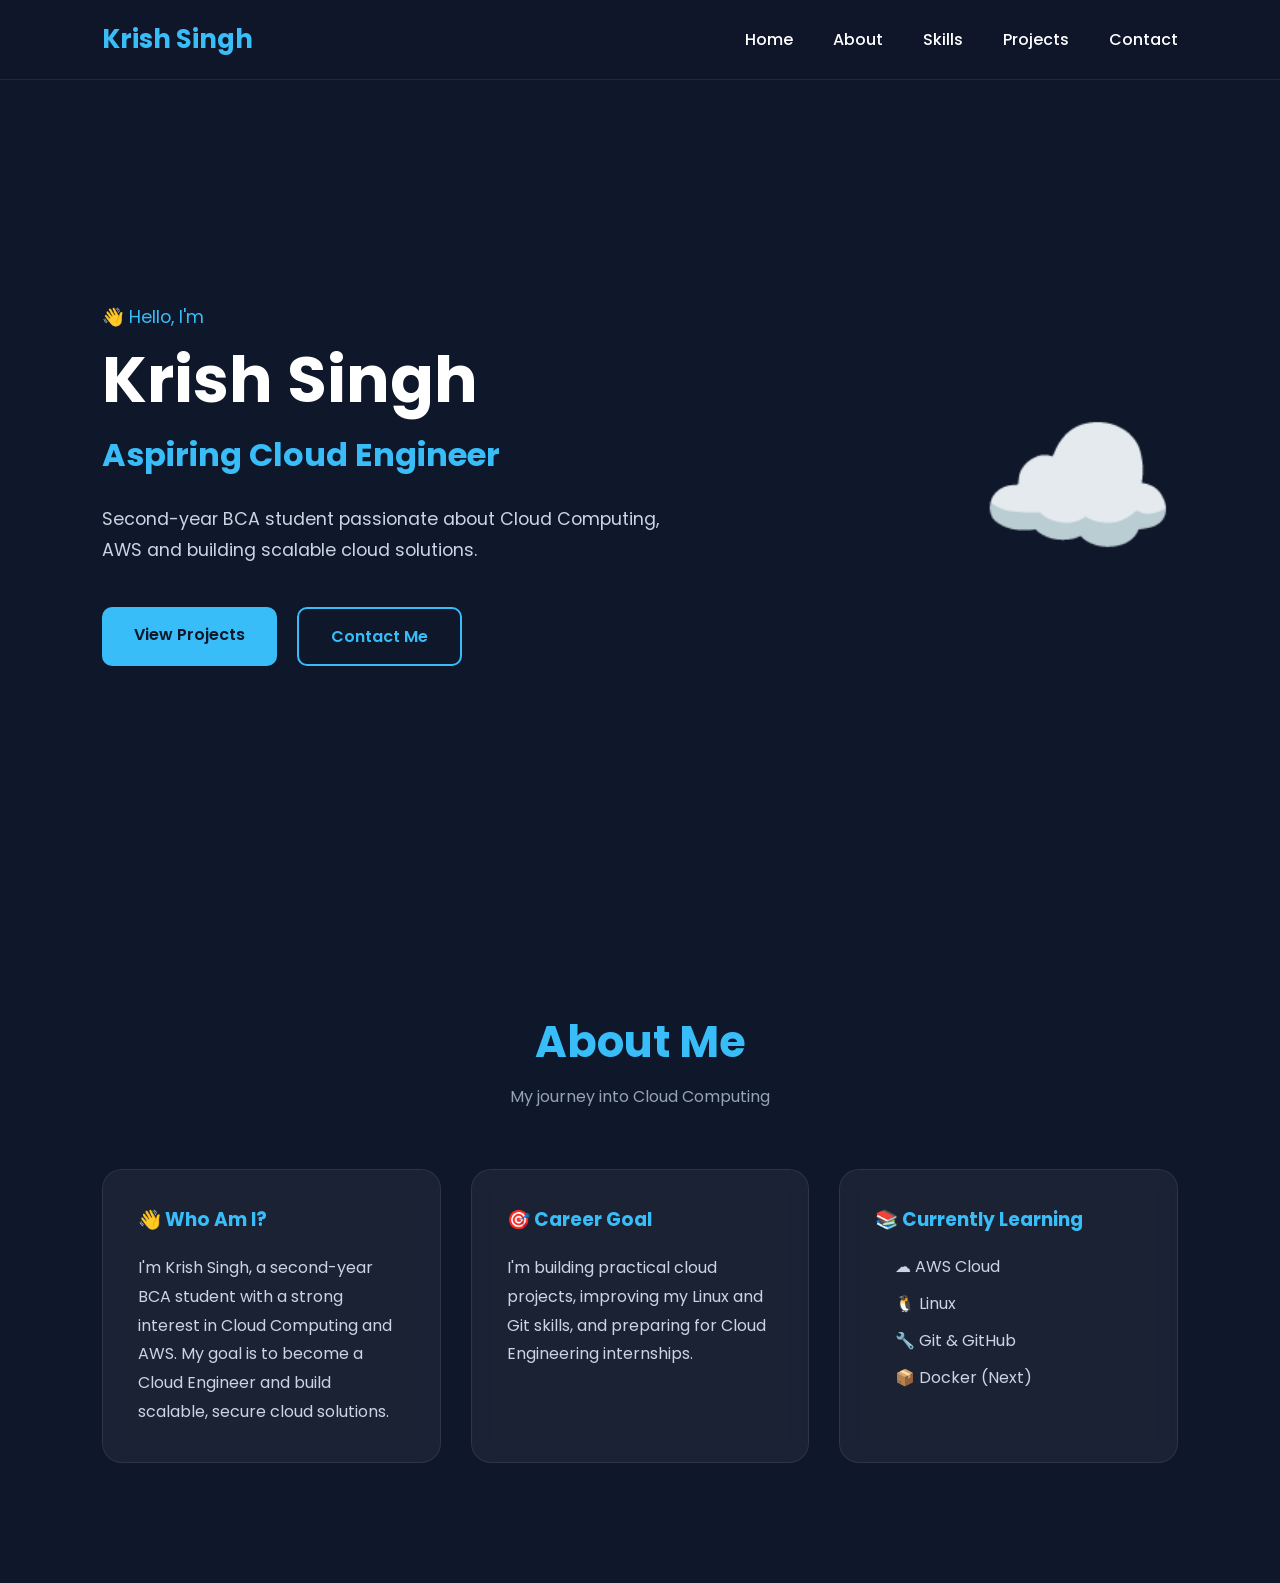
==== Website/index.html @ f2b94052 "Add About Me section with career goals and learning roadmap" ====
<!DOCTYPE html>
<html lang="en">

<head>
    <meta charset="UTF-8">
    <meta name="viewport" content="width=device-width, initial-scale=1.0">
    <title>Krish Singh | Cloud Engineer Portfolio</title>
    <link rel="preconnect" href="https://fonts.googleapis.com">
<link rel="preconnect" href="https://fonts.gstatic.com" crossorigin>
<link href="https://fonts.googleapis.com/css2?family=Poppins:ital,wght@0,100;0,200;0,300;0,400;0,500;0,600;0,700;0,800;0,900;1,100;1,200;1,300;1,400;1,500;1,600;1,700;1,800;1,900&display=swap" rel="stylesheet">

    <link rel="stylesheet" href="style.css">
</head>

<body>

   <header>
<nav class="navbar">

    <div class="logo">
        Krish Singh
    </div>

    <ul class="nav-links">

        <li><a href="#home">Home</a></li>

        <li><a href="#about">About</a></li>

        <li><a href="#skills">Skills</a></li>

        <li><a href="#projects">Projects</a></li>

        <li><a href="#contact">Contact</a></li>

    </ul>

</nav>

</header>

<section id="home" class="hero">

    <div class="hero-content">

        <p class="intro">👋 Hello, I'm</p>

        <h1>Krish Singh</h1>

        <h2>Aspiring Cloud Engineer</h2>

        <p class="description">
            Second-year BCA student passionate about Cloud Computing,
            AWS and building scalable cloud solutions.
        </p>

        <div class="hero-buttons">

            <a href="#projects" class="primary-btn">View Projects</a>

            <a href="#contact" class="secondary-btn">Contact Me</a>

        </div>

    </div>

    <div class="hero-image">

        ☁️

    </div>

</section>
<section id="about" class="about">

    <div class="section-title">
        <h2>About Me</h2>
        <p>My journey into Cloud Computing</p>
    </div>

    <div class="about-container">

        <div class="about-card">

            <h3>👋 Who Am I?</h3>

            <p>
                I'm Krish Singh, a second-year BCA student with a strong interest
                in Cloud Computing and AWS. My goal is to become a Cloud Engineer
                and build scalable, secure cloud solutions.
            </p>

        </div>

        <div class="about-card">

            <h3>🎯 Career Goal</h3>

            <p>
                I'm building practical cloud projects, improving my Linux and Git
                skills, and preparing for Cloud Engineering internships.
            </p>

        </div>

        <div class="about-card">

            <h3>📚 Currently Learning</h3>

            <ul>

                <li>☁ AWS Cloud</li>

                <li>🐧 Linux</li>

                <li>🔧 Git & GitHub</li>

                <li>📦 Docker (Next)</li>

            </ul>

        </div>

    </div>

</section>

<script src="script.js"></script>

</body>

</html>
---- Website/style.css ----
*{
    margin:0;
    padding:0;
    box-sizing:border-box;
}

html{
    scroll-behavior:smooth;
}

body{

    font-family:'Poppins',sans-serif;

    background:#0f172a;

    color:white;

}

a{
    text-decoration:none;
}

ul{
    list-style:none;
}
/* ===========================
   Navigation Bar
=========================== */

.navbar{

    width:100%;

    height:80px;

    display:flex;

    justify-content:space-between;

    align-items:center;

    padding:0 8%;

    position:fixed;

    top:0;

    left:0;

    z-index:1000;

    background:rgba(15,23,42,0.80);

    backdrop-filter:blur(12px);

    border-bottom:1px solid rgba(255,255,255,0.08);

}

.logo{

    font-size:1.6rem;

    font-weight:700;

    color:#38bdf8;

}

.nav-links{

    display:flex;

    gap:40px;

}

.nav-links a{

    color:white;

    font-weight:500;

    transition:.3s;

}

.nav-links a:hover{

    color:#38bdf8;

}
body{

    font-family:'Poppins',sans-serif;

    background:#0f172a;

    color:white;

    padding-top:80px;

}
/* ===========================
   Hero Section
=========================== */

.hero{

    min-height:90vh;

    display:flex;

    justify-content:space-between;

    align-items:center;

    padding:0 8%;

}

.hero-content{

    max-width:600px;

}

.intro{

    color:#38bdf8;

    font-size:1.1rem;

    margin-bottom:15px;

}

.hero h1{

    font-size:4rem;

    line-height:1.1;

    margin-bottom:15px;

}

.hero h2{

    color:#38bdf8;

    font-size:2rem;

    margin-bottom:25px;

}

.description{

    font-size:1.1rem;

    color:#cbd5e1;

    line-height:1.8;

    margin-bottom:40px;

}

.hero-buttons{

    display:flex;

    gap:20px;

}

.primary-btn{

    background:#38bdf8;

    color:#0f172a;

    padding:15px 32px;

    border-radius:10px;

    font-weight:600;

}

.secondary-btn{

    border:2px solid #38bdf8;

    color:#38bdf8;

    padding:15px 32px;

    border-radius:10px;

    font-weight:600;

}

.primary-btn:hover{

    transform:translateY(-3px);

}

.secondary-btn:hover{

    background:#38bdf8;

    color:#0f172a;

}

.hero-image{

    font-size:10rem;

    animation:float 4s ease-in-out infinite;

}

@keyframes float{

    0%{

        transform:translateY(0px);

    }

    50%{

        transform:translateY(-20px);

    }

    100%{

        transform:translateY(0px);

    }

}
/* ===========================
   About Section
=========================== */

.about{

    padding:120px 8%;

}

.section-title{

    text-align:center;

    margin-bottom:60px;

}

.section-title h2{

    font-size:2.7rem;

    color:#38bdf8;

}

.section-title p{

    color:#94a3b8;

    margin-top:10px;

}

.about-container{

    display:grid;

    grid-template-columns:repeat(auto-fit,minmax(280px,1fr));

    gap:30px;

}

.about-card{

    background:rgba(255,255,255,.05);

    border:1px solid rgba(255,255,255,.08);

    border-radius:20px;

    padding:35px;

    backdrop-filter:blur(10px);

    transition:.3s;

}

.about-card:hover{

    transform:translateY(-8px);

    border-color:#38bdf8;

}

.about-card h3{

    margin-bottom:20px;

    color:#38bdf8;

}

.about-card p{

    color:#cbd5e1;

    line-height:1.8;

}

.about-card ul{

    margin-left:20px;

}

.about-card li{

    margin-bottom:12px;

    color:#cbd5e1;

}
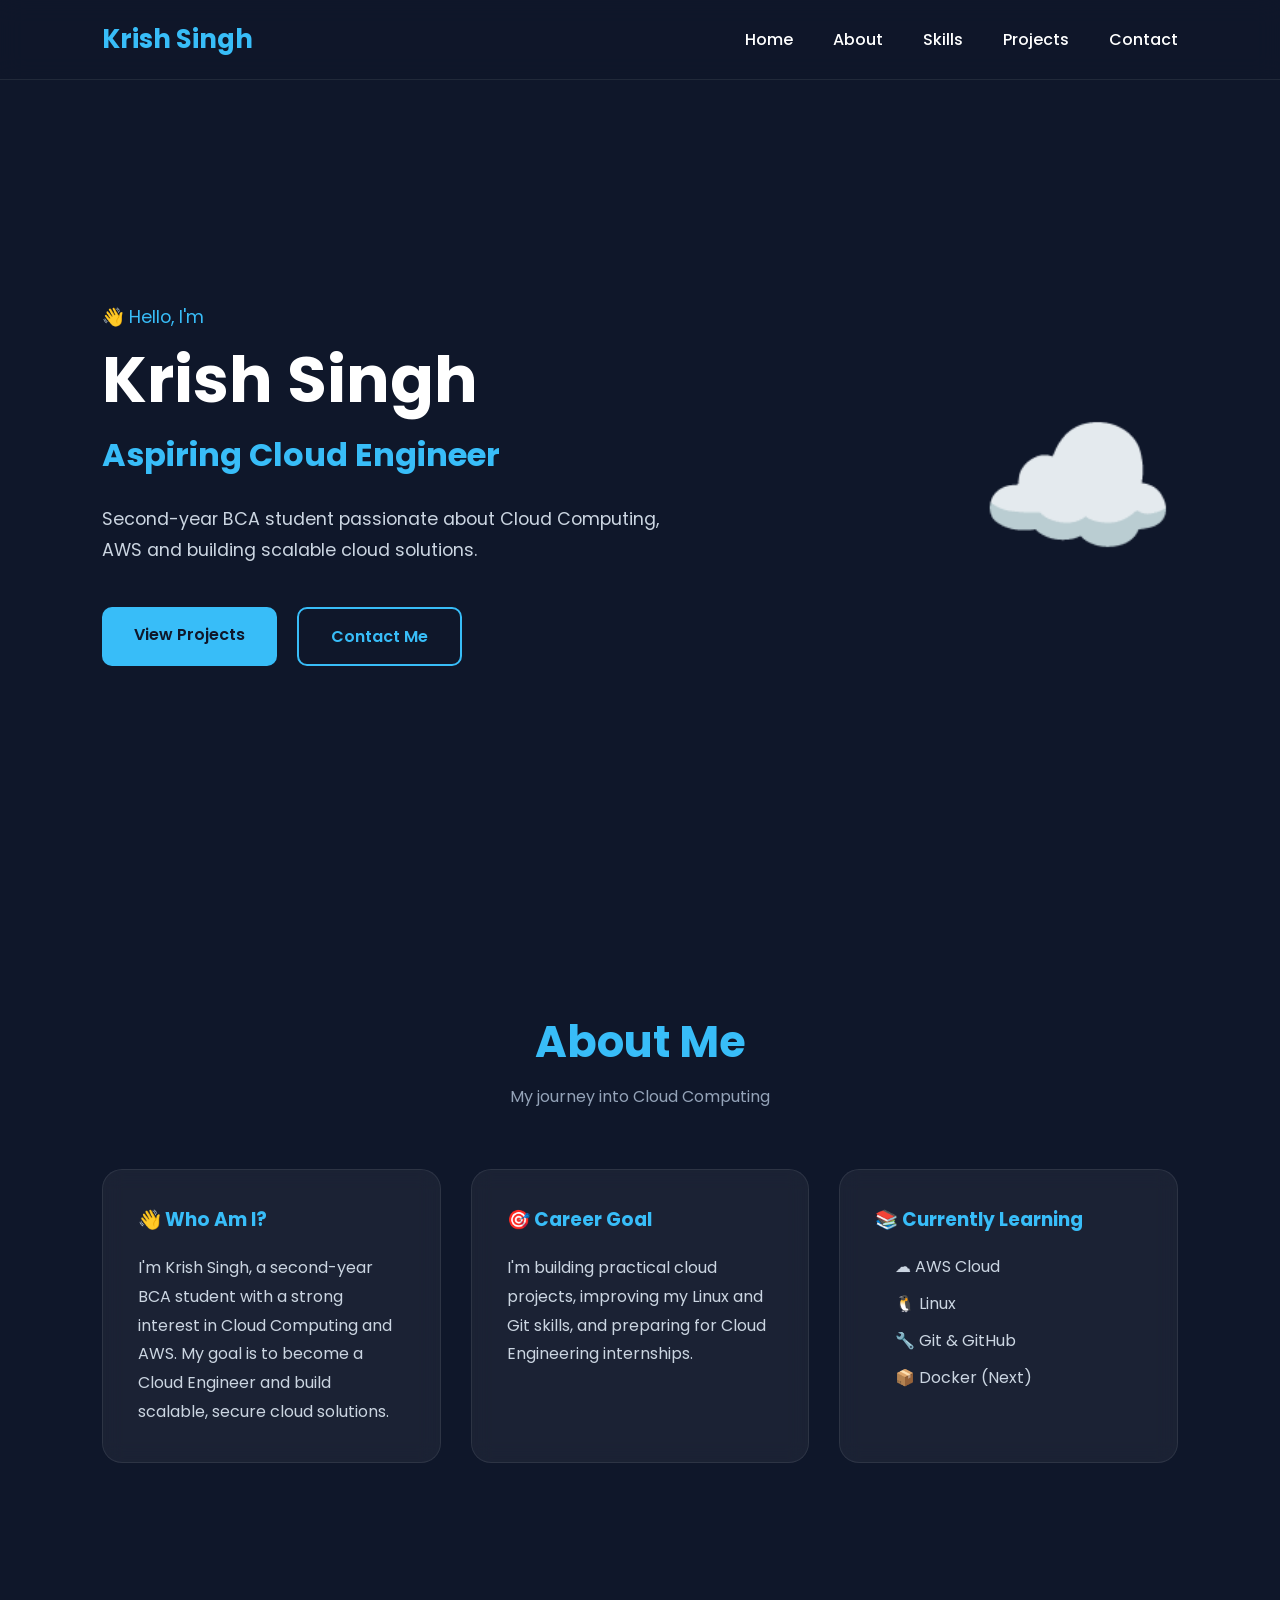
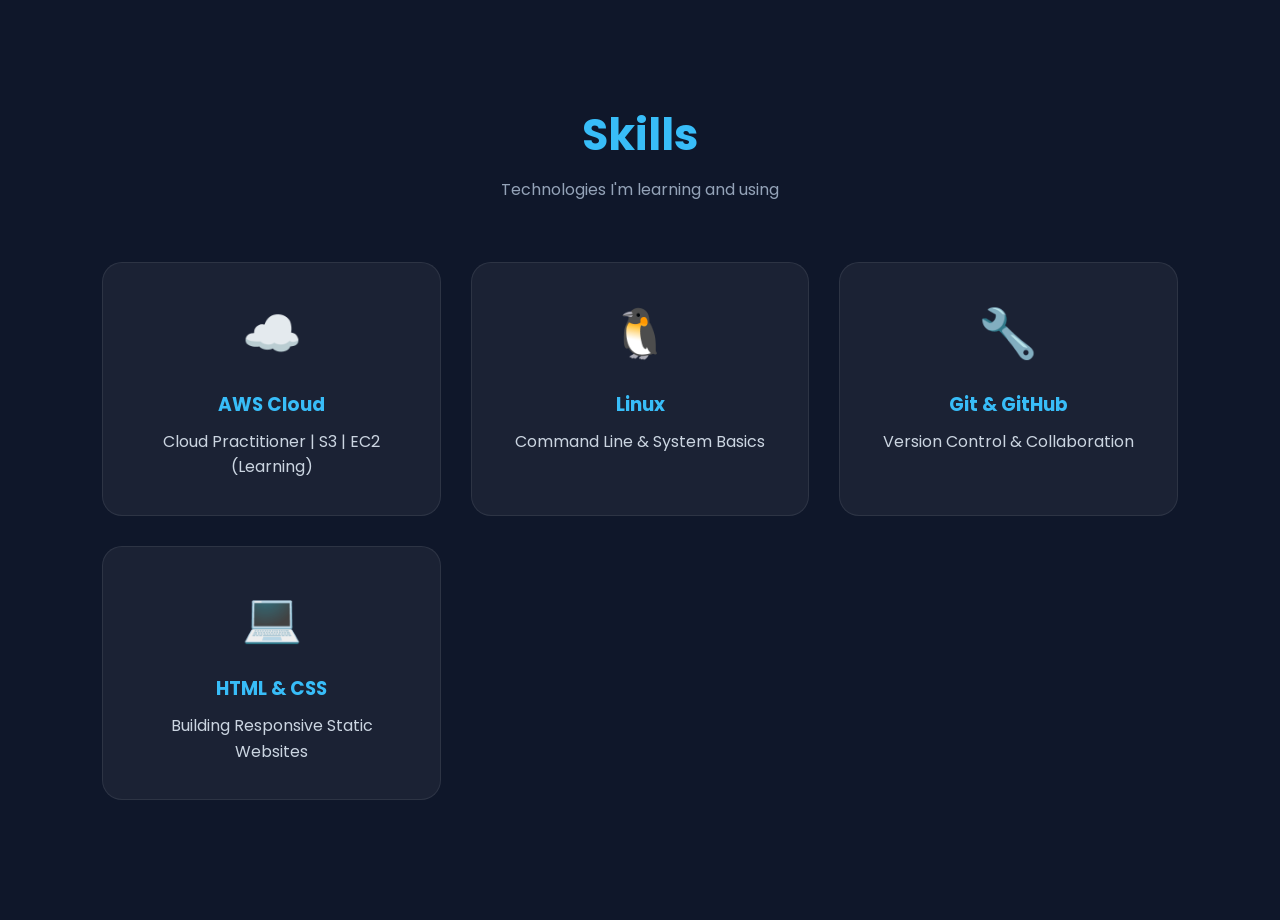
==== commit 483a4731: "Add professional skills section" ====
--- a/Website/index.html
+++ b/Website/index.html
@@ -124,6 +124,45 @@
     </div>
 
 </section>
+<section id="skills" class="skills">
+
+    <div class="section-title">
+
+        <h2>Skills</h2>
+
+        <p>Technologies I'm learning and using</p>
+
+    </div>
+
+    <div class="skills-grid">
+
+        <div class="skill-card">
+            <span>☁️</span>
+            <h3>AWS Cloud</h3>
+            <p>Cloud Practitioner | S3 | EC2 (Learning)</p>
+        </div>
+
+        <div class="skill-card">
+            <span>🐧</span>
+            <h3>Linux</h3>
+            <p>Command Line & System Basics</p>
+        </div>
+
+        <div class="skill-card">
+            <span>🔧</span>
+            <h3>Git & GitHub</h3>
+            <p>Version Control & Collaboration</p>
+        </div>
+
+        <div class="skill-card">
+            <span>💻</span>
+            <h3>HTML & CSS</h3>
+            <p>Building Responsive Static Websites</p>
+        </div>
+
+    </div>
+
+</section>
 
 <script src="script.js"></script>
 
--- a/Website/style.css
+++ b/Website/style.css
@@ -344,4 +344,69 @@
 
     color:#cbd5e1;
 
+}
+/* ===========================
+   Skills Section
+=========================== */
+
+.skills{
+
+    padding:120px 8%;
+
+}
+
+.skills-grid{
+
+    display:grid;
+
+    grid-template-columns:repeat(auto-fit,minmax(250px,1fr));
+
+    gap:30px;
+
+}
+
+.skill-card{
+
+    background:rgba(255,255,255,.05);
+
+    border:1px solid rgba(255,255,255,.08);
+
+    border-radius:20px;
+
+    padding:35px;
+
+    text-align:center;
+
+    transition:.3s;
+
+}
+
+.skill-card:hover{
+
+    transform:translateY(-10px);
+
+    border-color:#38bdf8;
+
+}
+
+.skill-card span{
+
+    font-size:3rem;
+
+}
+
+.skill-card h3{
+
+    margin:20px 0 10px;
+
+    color:#38bdf8;
+
+}
+
+.skill-card p{
+
+    color:#cbd5e1;
+
+    line-height:1.6;
+
 }
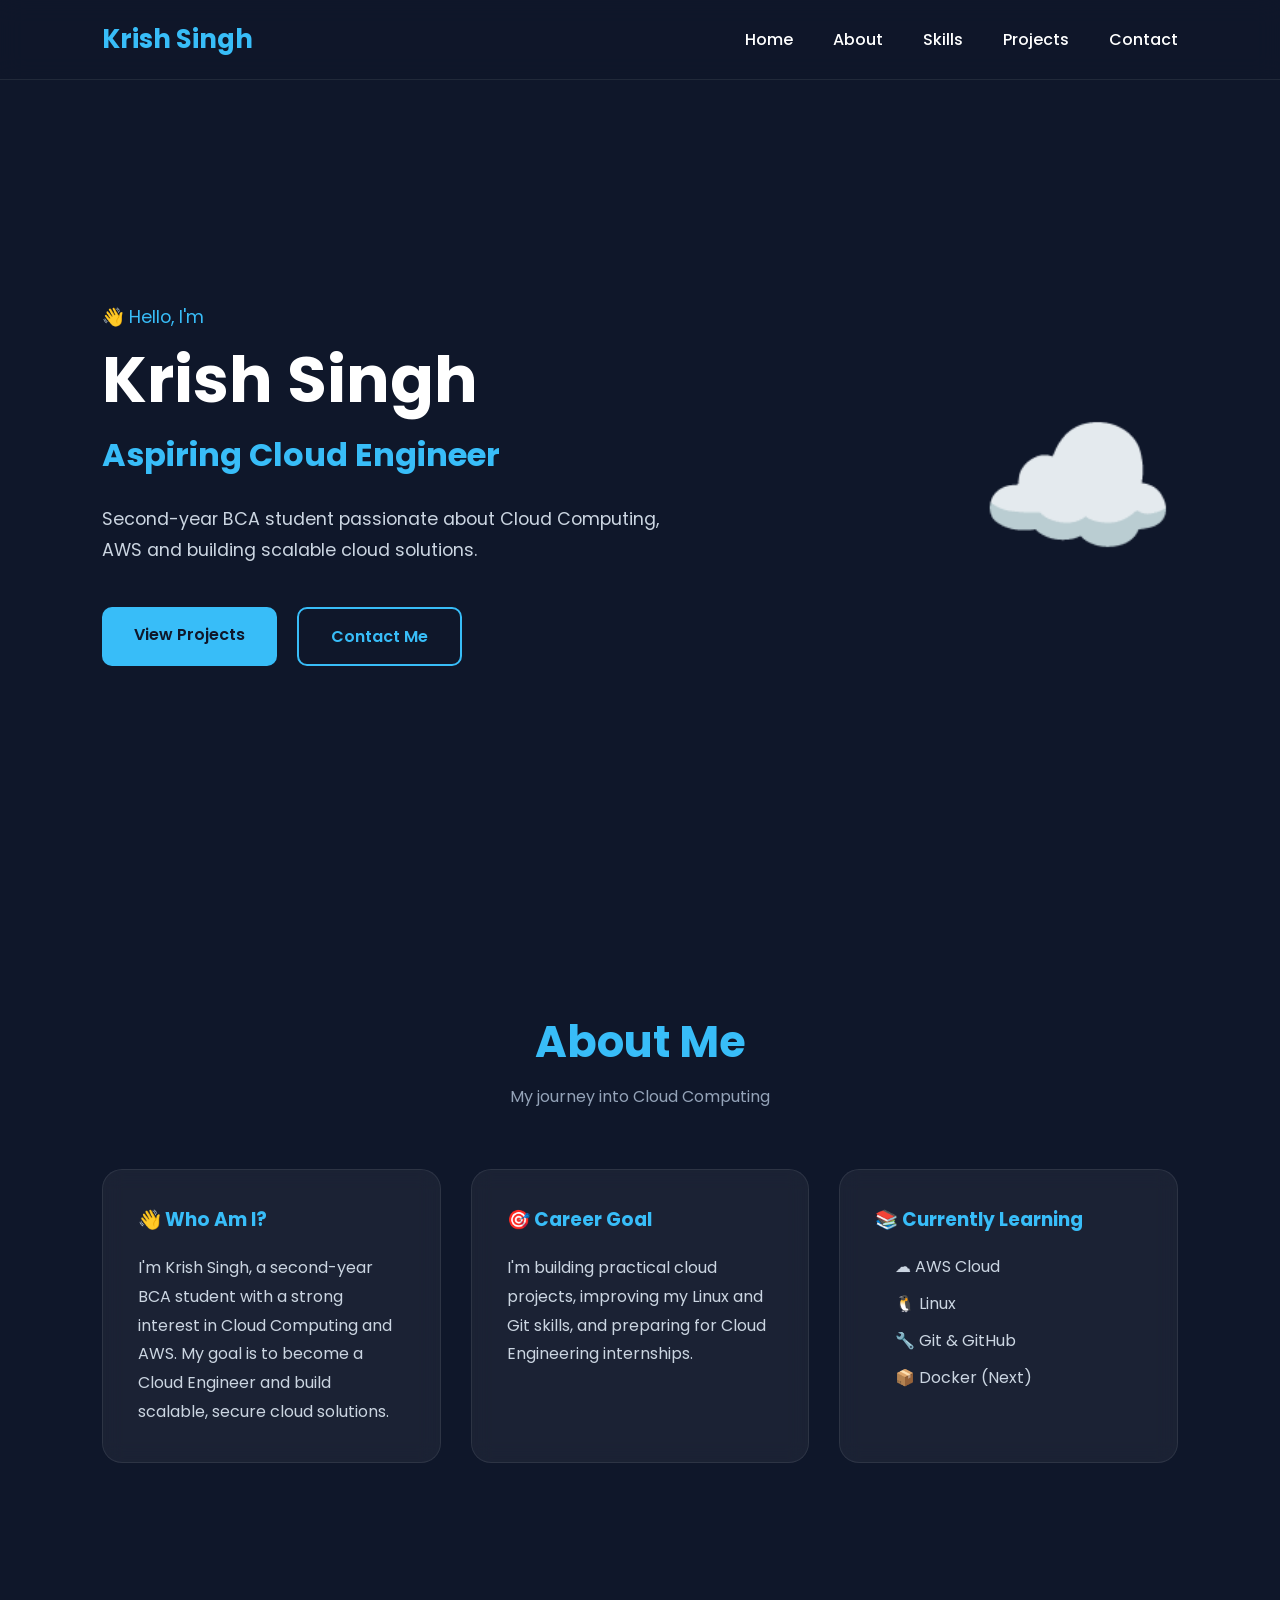
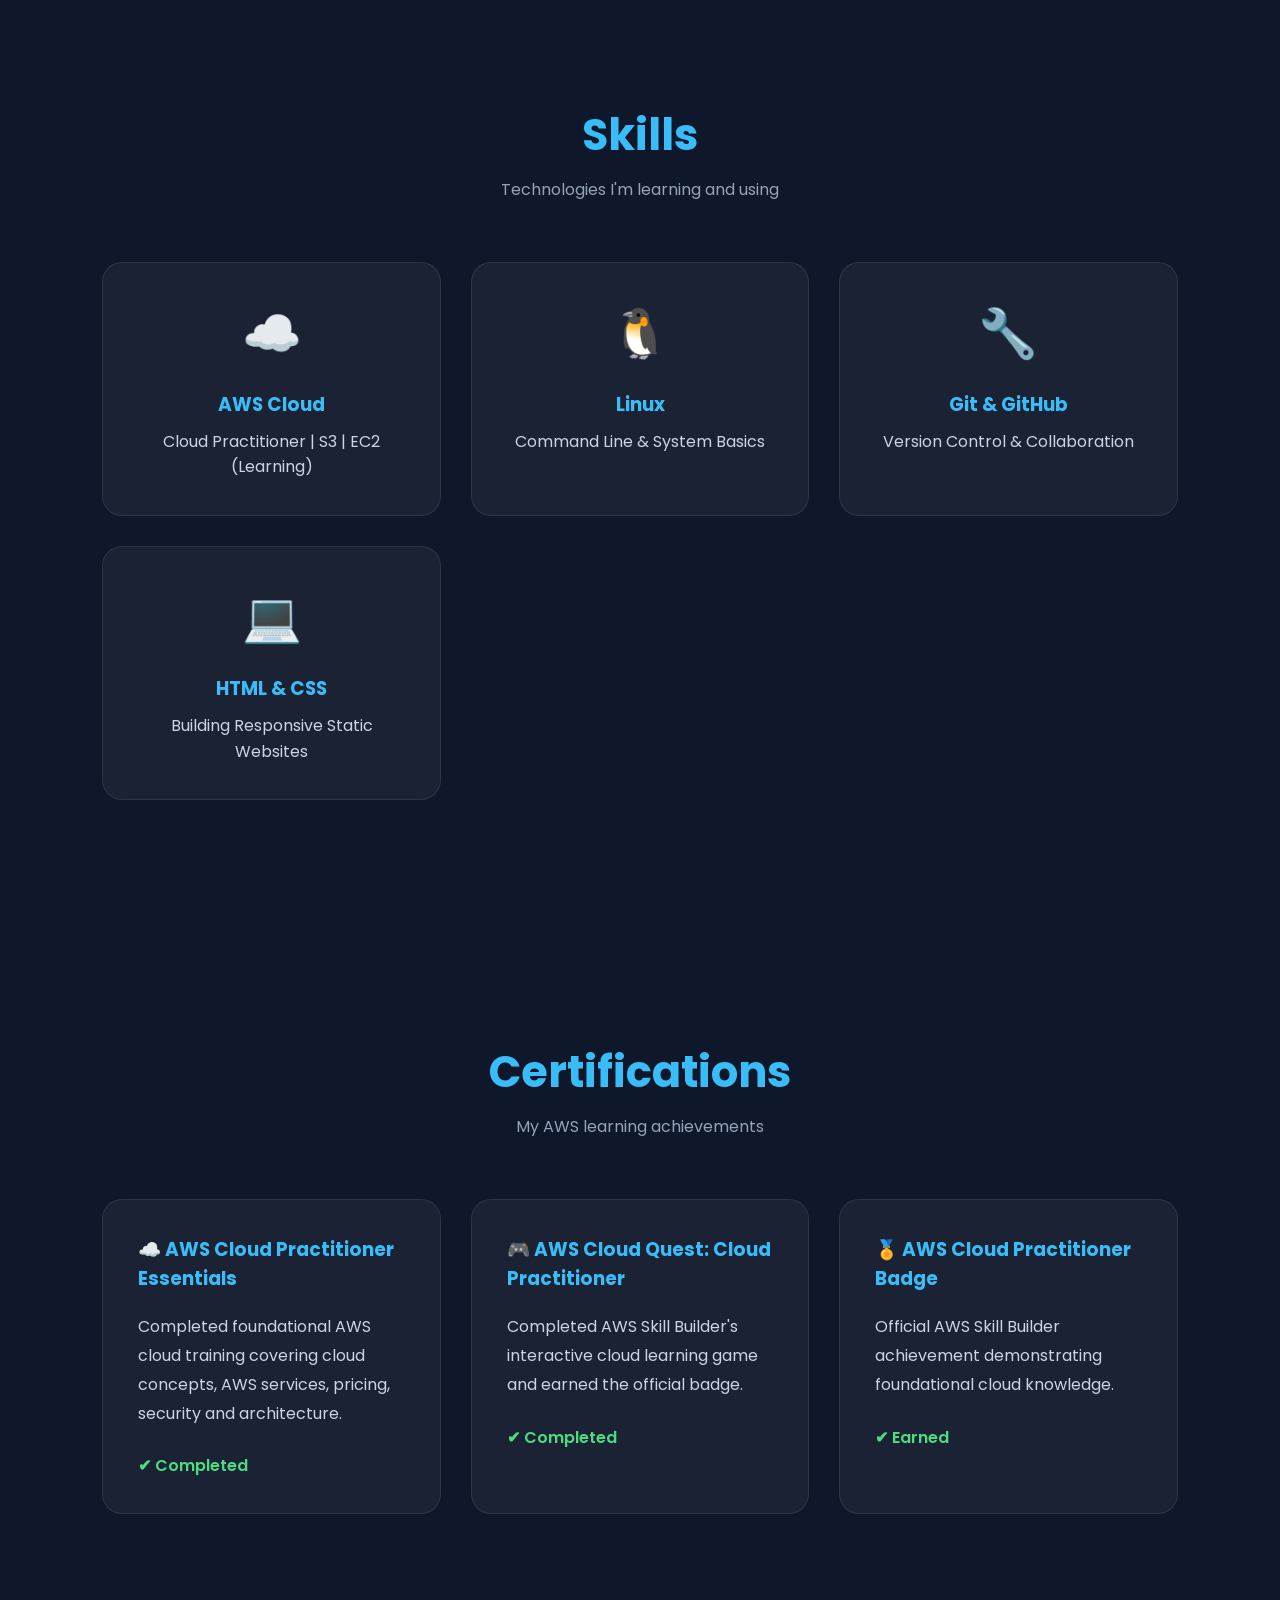
==== commit 6127fe05: "Add AWS certifications section" ====
--- a/Website/index.html
+++ b/Website/index.html
@@ -163,6 +163,61 @@
     </div>
 
 </section>
+<section id="certifications" class="certifications">
+
+    <div class="section-title">
+
+        <h2>Certifications</h2>
+
+        <p>My AWS learning achievements</p>
+
+    </div>
+
+    <div class="cert-grid">
+
+        <div class="cert-card">
+
+            <h3>☁️ AWS Cloud Practitioner Essentials</h3>
+
+            <p>
+                Completed foundational AWS cloud training covering
+                cloud concepts, AWS services, pricing,
+                security and architecture.
+            </p>
+
+            <span>✔ Completed</span>
+
+        </div>
+
+        <div class="cert-card">
+
+            <h3>🎮 AWS Cloud Quest: Cloud Practitioner</h3>
+
+            <p>
+                Completed AWS Skill Builder's interactive
+                cloud learning game and earned the official badge.
+            </p>
+
+            <span>✔ Completed</span>
+
+        </div>
+
+        <div class="cert-card">
+
+            <h3>🏅 AWS Cloud Practitioner Badge</h3>
+
+            <p>
+                Official AWS Skill Builder achievement
+                demonstrating foundational cloud knowledge.
+            </p>
+
+            <span>✔ Earned</span>
+
+        </div>
+
+    </div>
+
+</section>
 
 <script src="script.js"></script>
 
--- a/Website/style.css
+++ b/Website/style.css
@@ -409,4 +409,71 @@
 
     line-height:1.6;
 
+}
+/* ===========================
+   Certifications
+=========================== */
+
+.certifications{
+
+    padding:120px 8%;
+
+}
+
+.cert-grid{
+
+    display:grid;
+
+    grid-template-columns:repeat(auto-fit,minmax(300px,1fr));
+
+    gap:30px;
+
+}
+
+.cert-card{
+
+    background:rgba(255,255,255,.05);
+
+    border:1px solid rgba(255,255,255,.08);
+
+    border-radius:20px;
+
+    padding:35px;
+
+    transition:.3s;
+
+}
+
+.cert-card:hover{
+
+    transform:translateY(-10px);
+
+    border-color:#38bdf8;
+
+}
+
+.cert-card h3{
+
+    color:#38bdf8;
+
+    margin-bottom:20px;
+
+}
+
+.cert-card p{
+
+    color:#cbd5e1;
+
+    line-height:1.8;
+
+    margin-bottom:25px;
+
+}
+
+.cert-card span{
+
+    color:#4ade80;
+
+    font-weight:600;
+
 }
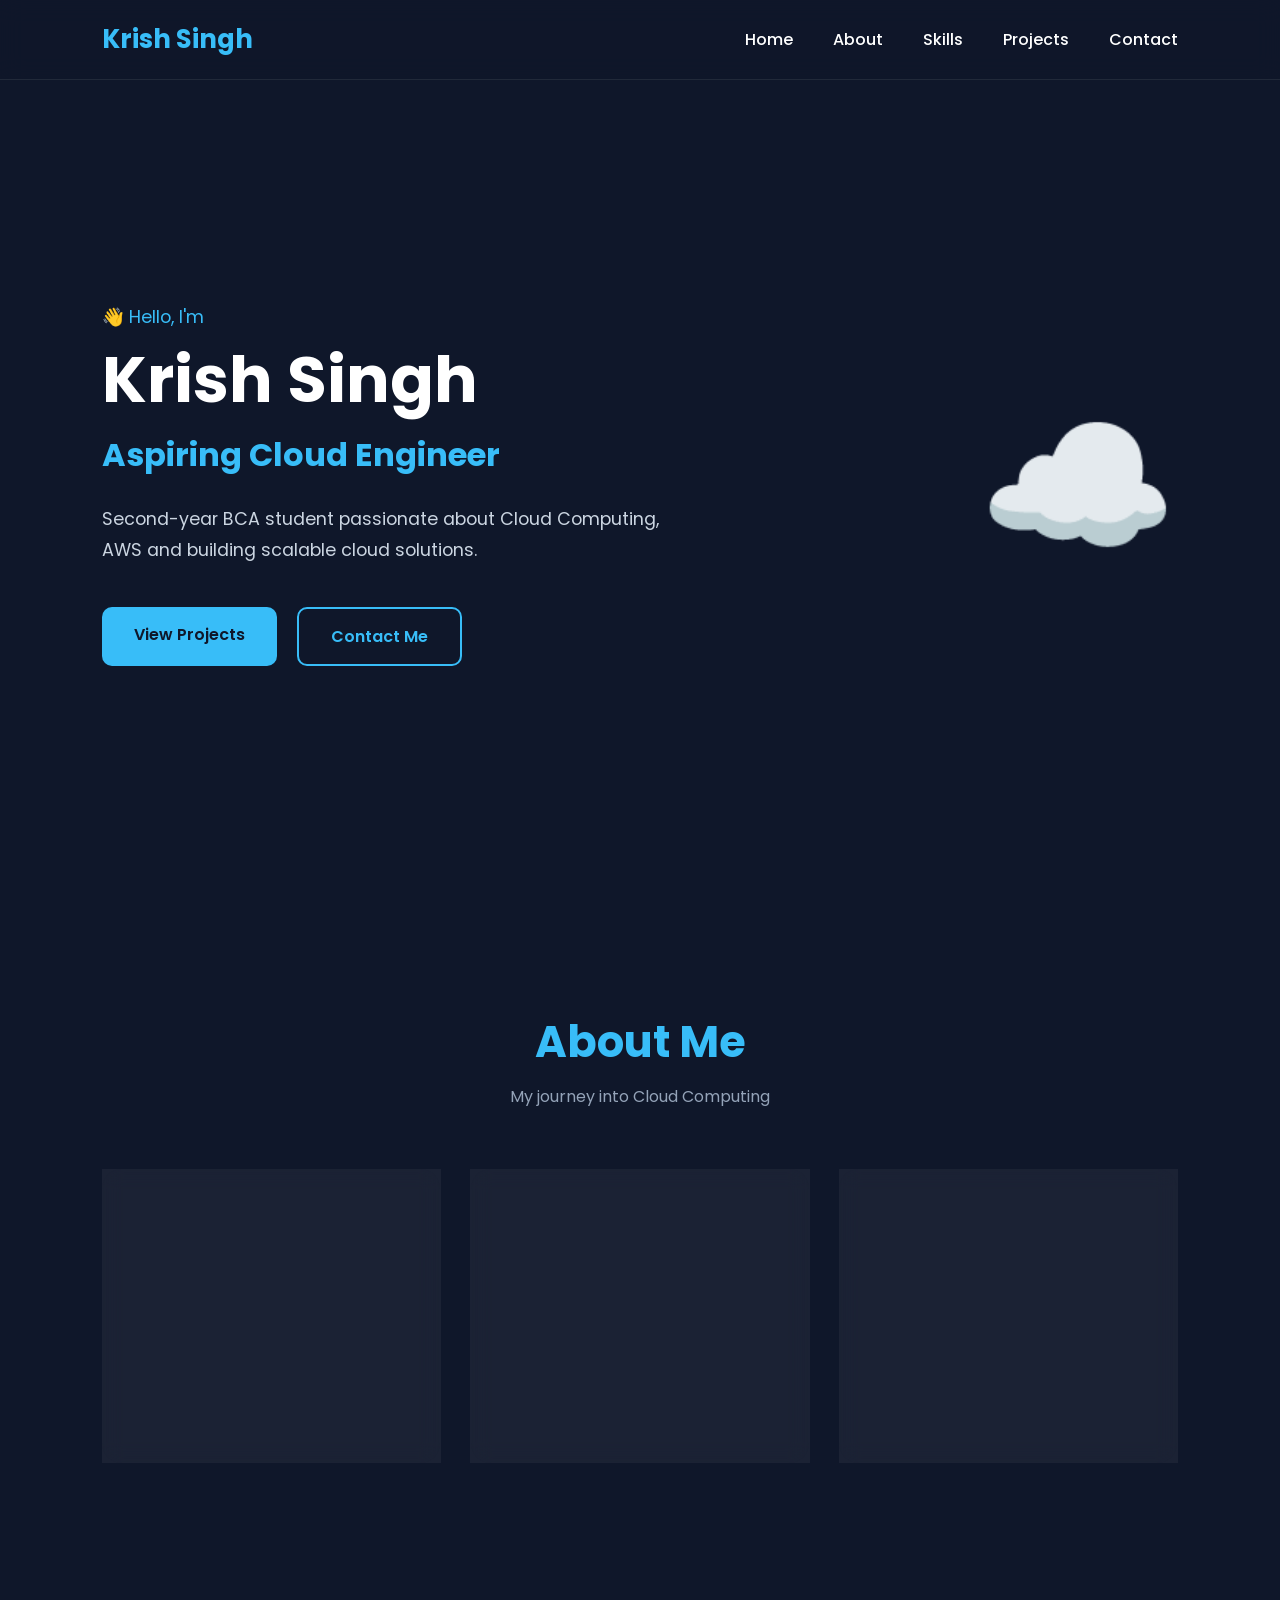
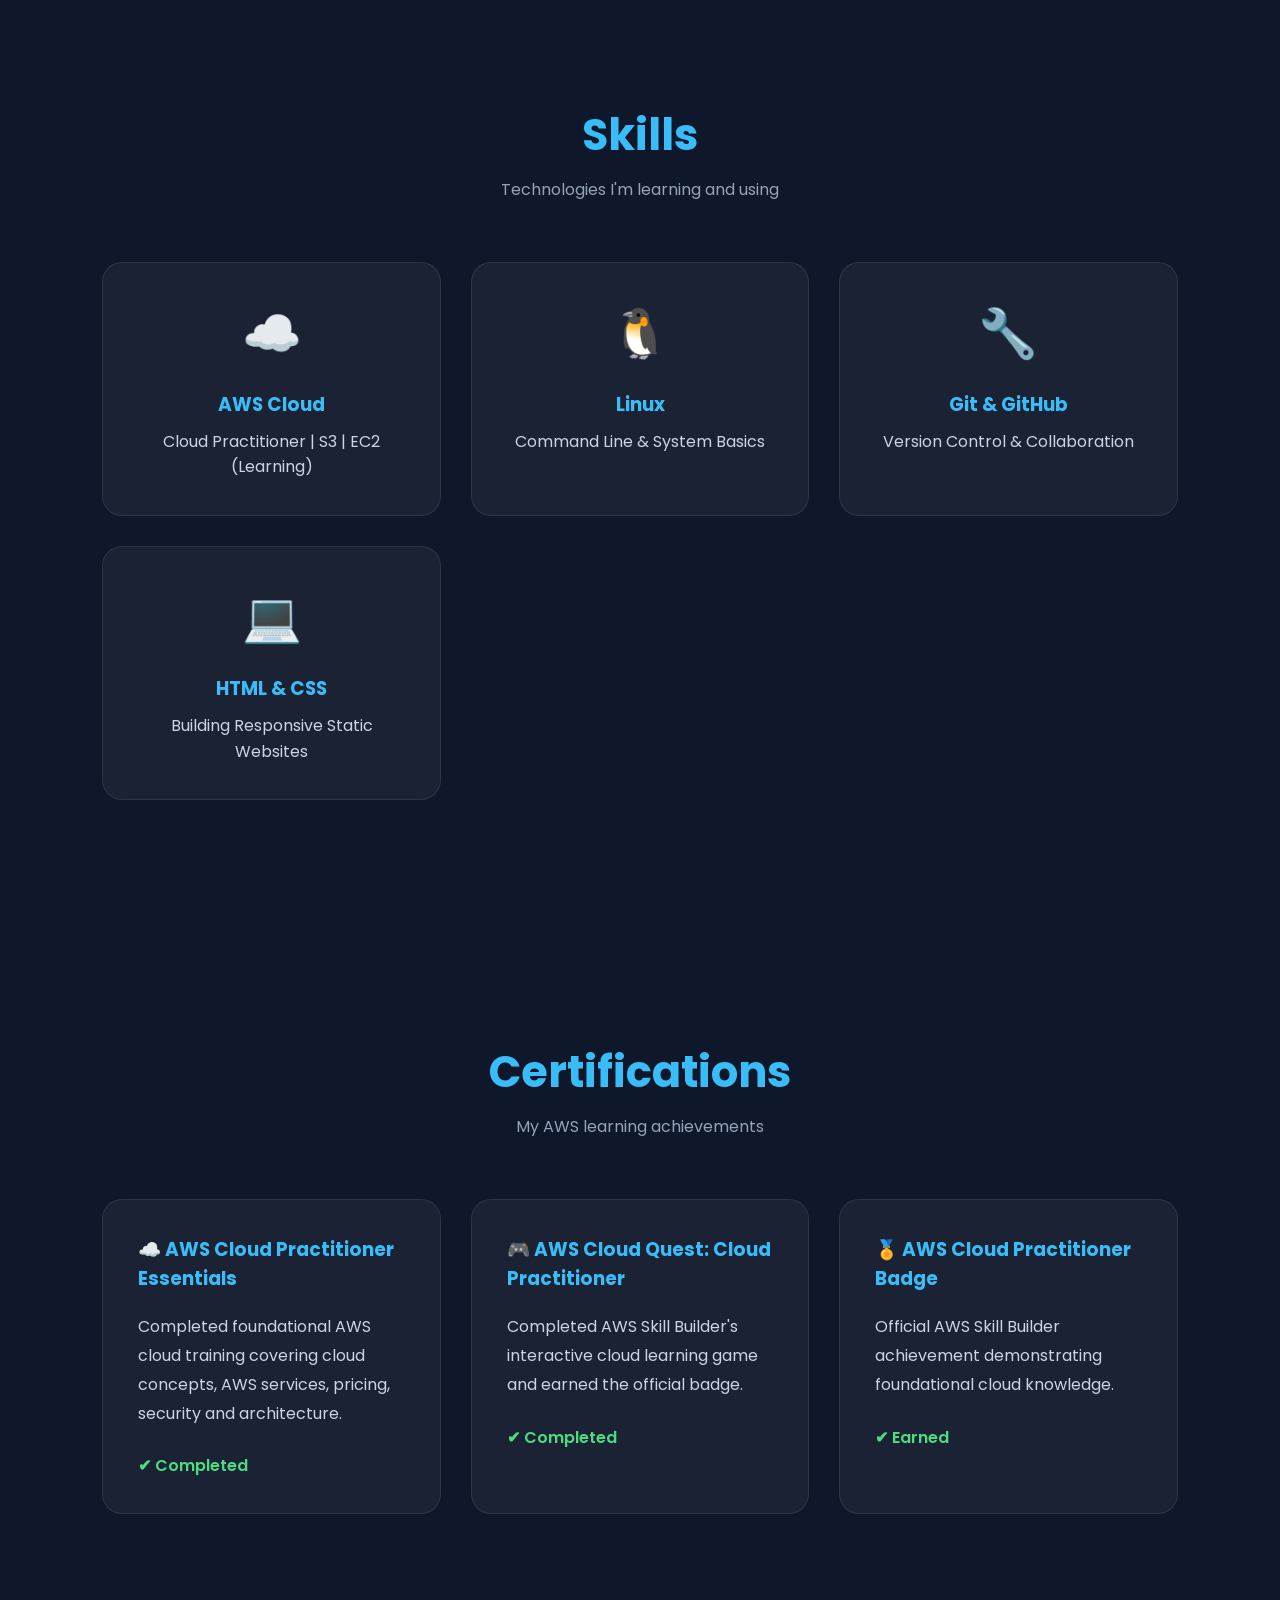
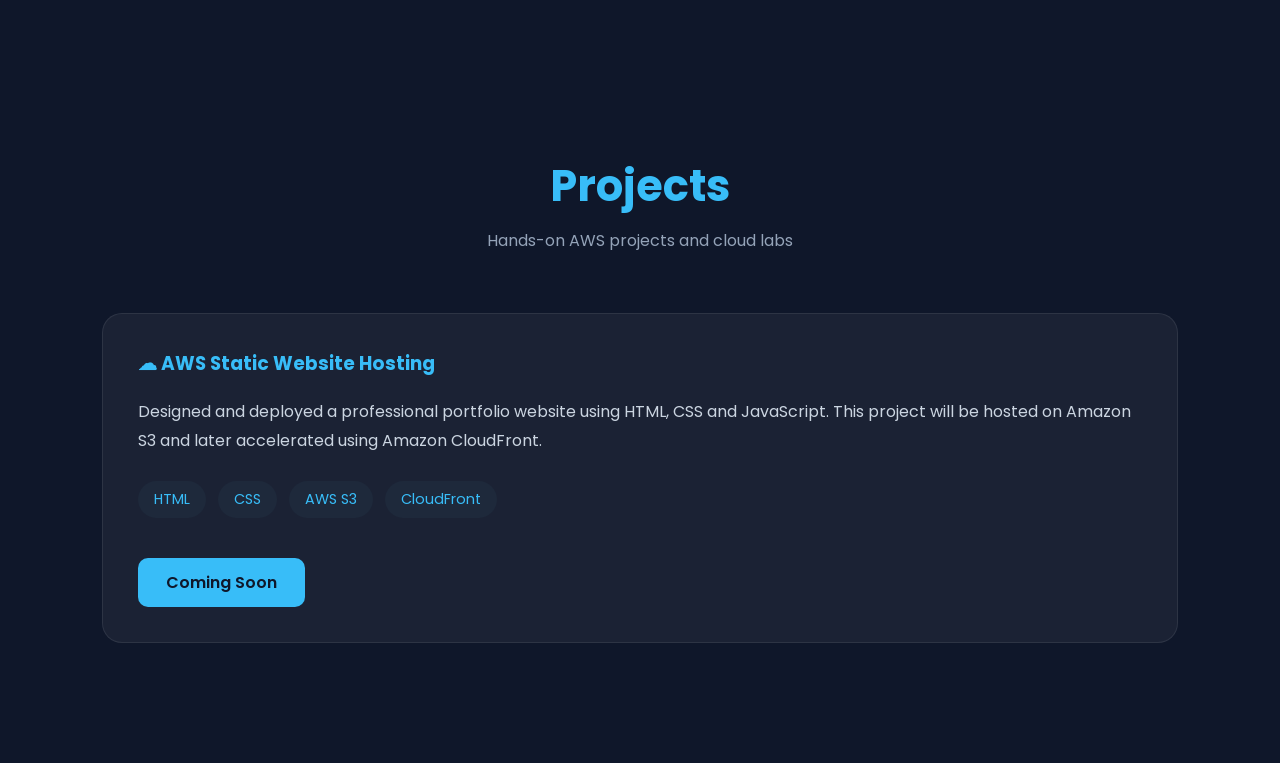
==== commit f95f7eab: "Add projects showcase section" ====
--- a/Website/index.html
+++ b/Website/index.html
@@ -218,6 +218,47 @@
     </div>
 
 </section>
+<section id="projects" class="projects">
+
+    <div class="section-title">
+
+        <h2>Projects</h2>
+
+        <p>Hands-on AWS projects and cloud labs</p>
+
+    </div>
+
+    <div class="project-grid">
+
+        <div class="project-card">
+
+            <h3>☁ AWS Static Website Hosting</h3>
+
+            <p>
+                Designed and deployed a professional portfolio website
+                using HTML, CSS and JavaScript.
+                This project will be hosted on Amazon S3 and later
+                accelerated using Amazon CloudFront.
+            </p>
+
+            <div class="tech-stack">
+
+                <span>HTML</span>
+                <span>CSS</span>
+                <span>AWS S3</span>
+                <span>CloudFront</span>
+
+            </div>
+
+            <a href="#" class="project-btn">
+                Coming Soon
+            </a>
+
+        </div>
+
+    </div>
+
+</section>
 
 <script src="script.js"></script>
 
--- a/Website/style.css
+++ b/Website/style.css
@@ -476,4 +476,105 @@
 
     font-weight:600;
 
+}
+/* ===========================
+   Projects
+=========================== */
+
+.projects{
+
+    padding:120px 8%;
+
+}
+
+.project-grid{
+
+    display:grid;
+
+    grid-template-columns:repeat(auto-fit,minmax(340px,1fr));
+
+    gap:35px;
+
+}
+
+.project-card{
+
+    background:rgba(255,255,255,.05);
+
+    border:1px solid rgba(255,255,255,.08);
+
+    border-radius:20px;
+
+    padding:35px;
+
+    transition:.3s;
+
+}
+
+.project-card:hover{
+
+    transform:translateY(-10px);
+
+    border-color:#38bdf8;
+
+}
+
+.project-card h3{
+
+    color:#38bdf8;
+
+    margin-bottom:20px;
+
+}
+
+.project-card p{
+
+    color:#cbd5e1;
+
+    line-height:1.8;
+
+}
+
+.tech-stack{
+
+    display:flex;
+
+    flex-wrap:wrap;
+
+    gap:12px;
+
+    margin:25px 0;
+
+}
+
+.tech-stack span{
+
+    background:#1e293b;
+
+    color:#38bdf8;
+
+    padding:8px 16px;
+
+    border-radius:30px;
+
+    font-size:.9rem;
+
+}
+
+.project-btn{
+
+    display:inline-block;
+
+    margin-top:15px;
+
+    background:#38bdf8;
+
+    color:#0f172a;
+
+    padding:12px 28px;
+
+    border-radius:10px;
+
+    font-weight:600;
+
 }
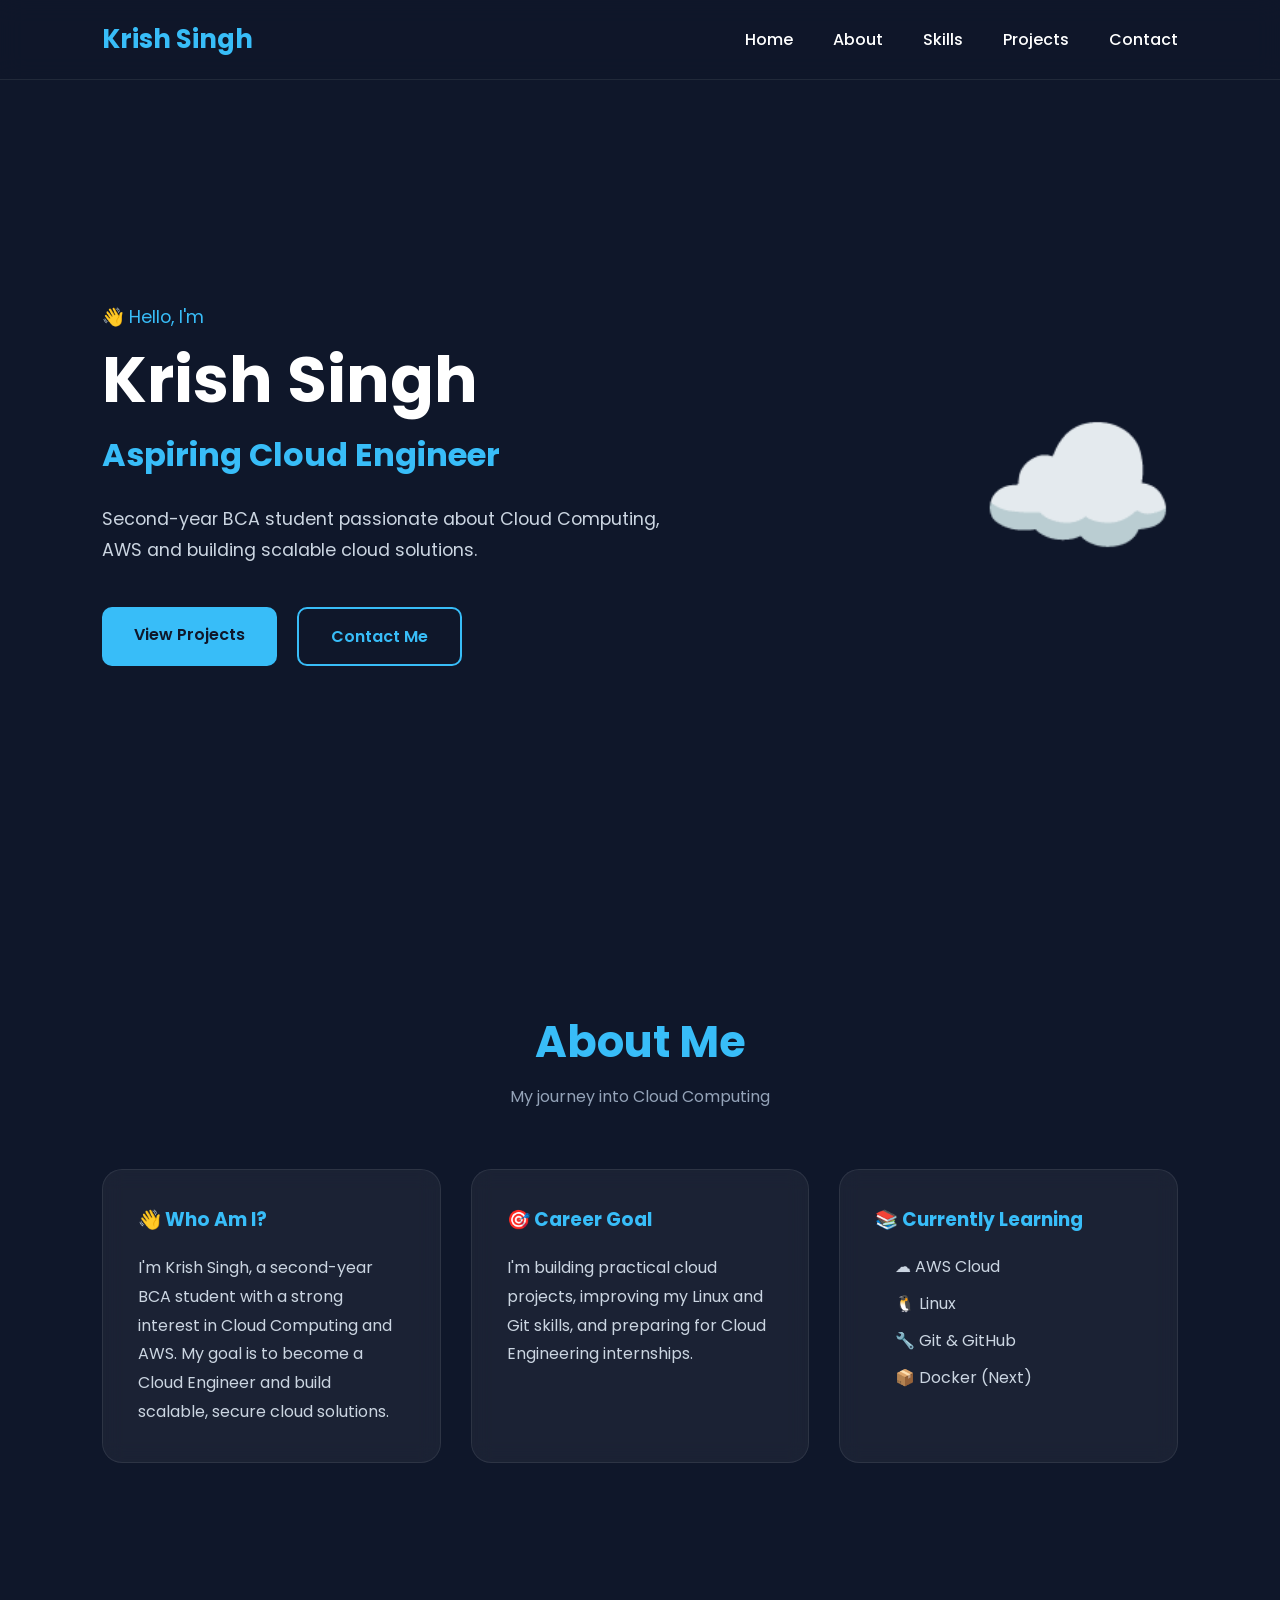
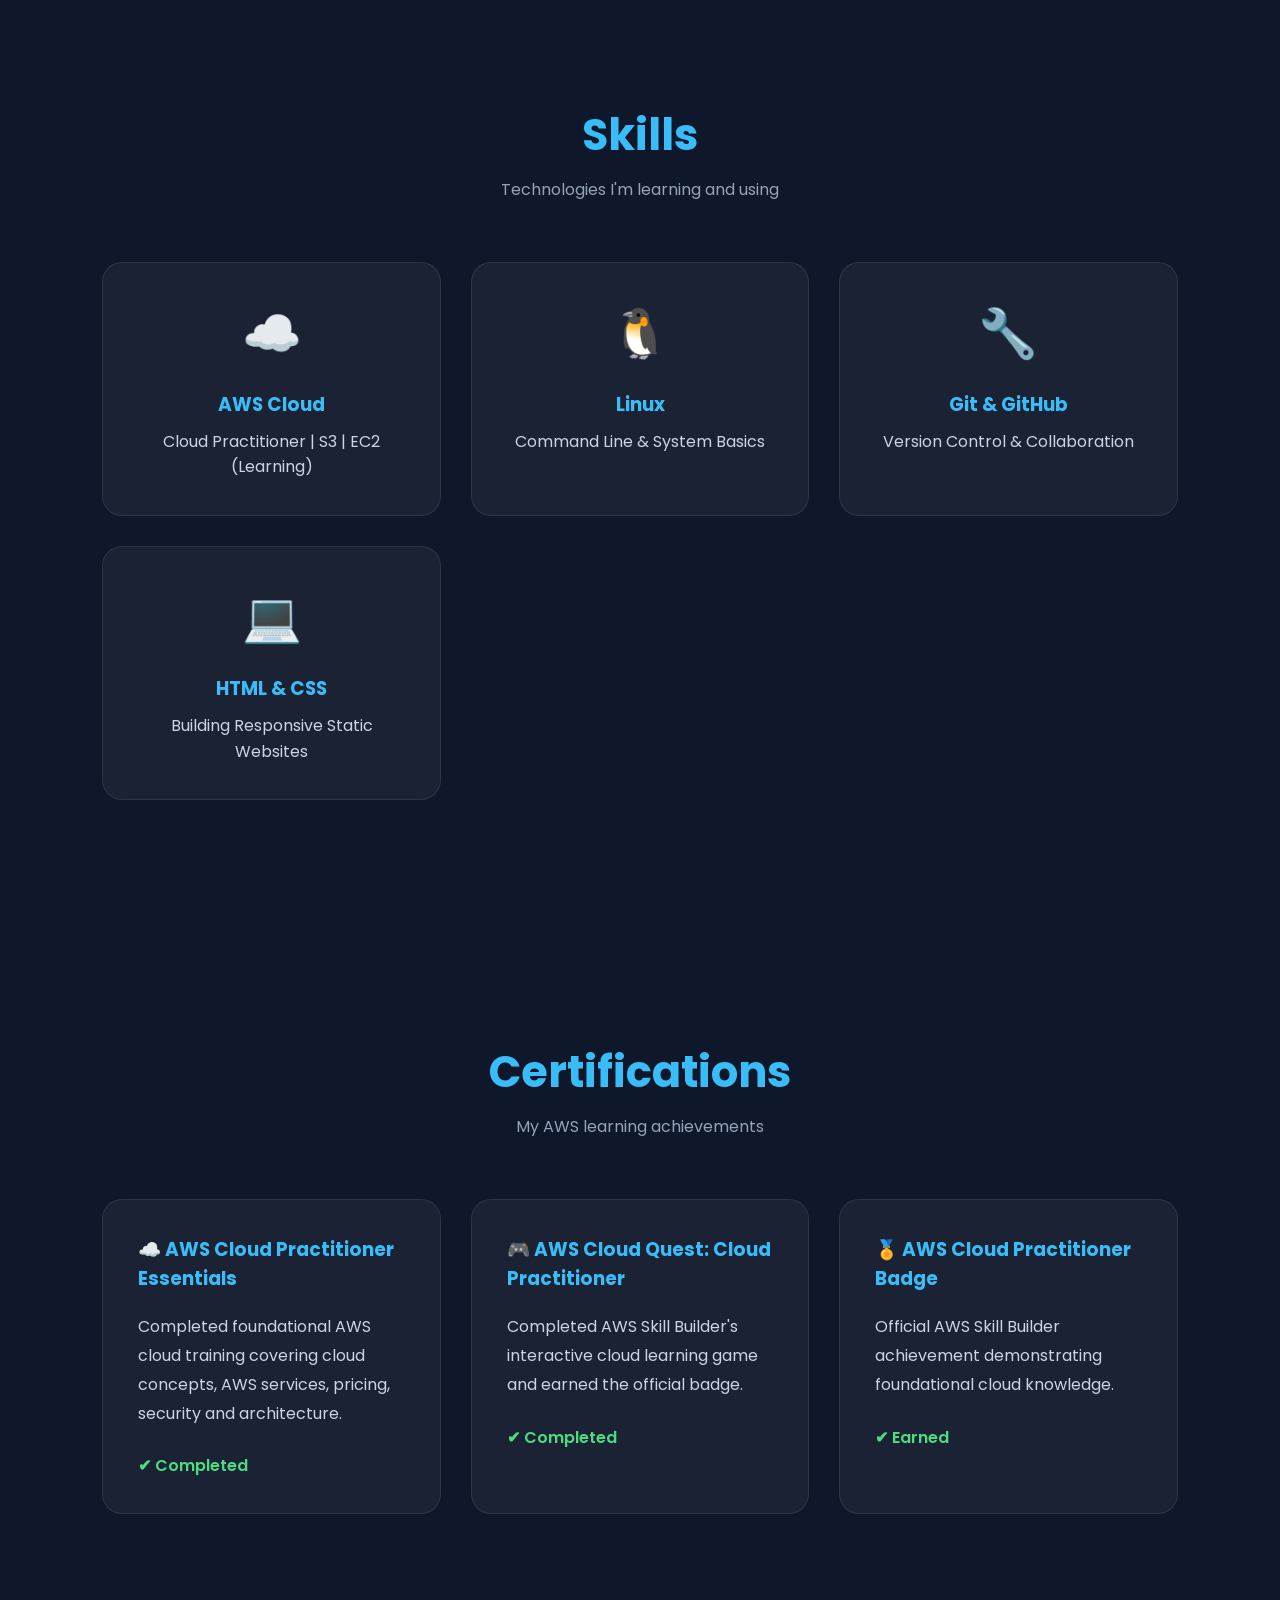
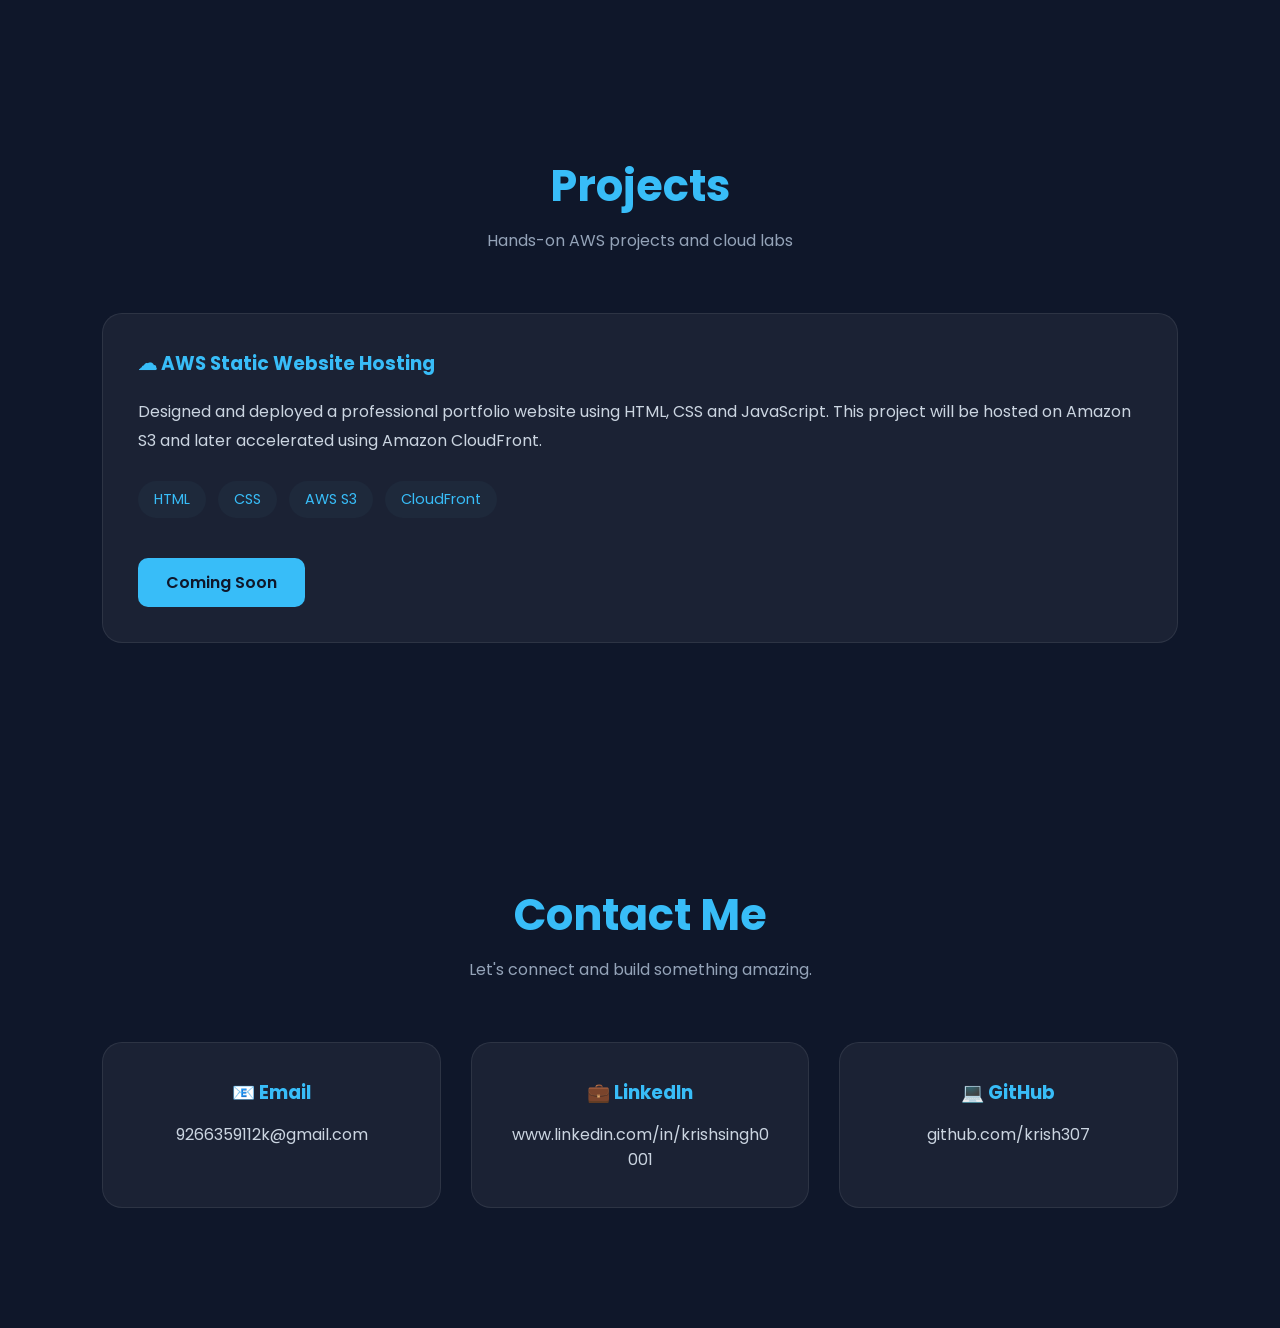
==== commit ee1d7884: "Add contact section" ====
--- a/Website/index.html
+++ b/Website/index.html
@@ -259,6 +259,45 @@
     </div>
 
 </section>
+<section id="contact" class="contact">
+
+    <div class="section-title">
+
+        <h2>Contact Me</h2>
+
+        <p>Let's connect and build something amazing.</p>
+
+    </div>
+
+    <div class="contact-container">
+
+        <div class="contact-card">
+
+            <h3>📧 Email</h3>
+
+            <p>9266359112k@gmail.com</p>
+
+        </div>
+
+        <div class="contact-card">
+
+            <h3>💼 LinkedIn</h3>
+
+            <p>www.linkedin.com/in/krishsingh0001</p>
+
+        </div>
+
+        <div class="contact-card">
+
+            <h3>💻 GitHub</h3>
+
+            <p>github.com/krish307</p>
+
+        </div>
+
+    </div>
+
+</section>
 
 <script src="script.js"></script>
 
--- a/Website/style.css
+++ b/Website/style.css
@@ -577,4 +577,63 @@
 
     font-weight:600;
 
+}
+/* ===========================
+   Contact Section
+=========================== */
+
+.contact{
+
+    padding:120px 8%;
+
+}
+
+.contact-container{
+
+    display:grid;
+
+    grid-template-columns:repeat(auto-fit,minmax(280px,1fr));
+
+    gap:30px;
+
+}
+
+.contact-card{
+
+    background:rgba(255,255,255,.05);
+
+    border:1px solid rgba(255,255,255,.08);
+
+    border-radius:20px;
+
+    padding:35px;
+
+    text-align:center;
+
+    transition:.3s;
+
+}
+
+.contact-card:hover{
+
+    transform:translateY(-10px);
+
+    border-color:#38bdf8;
+
+}
+
+.contact-card h3{
+
+    color:#38bdf8;
+
+    margin-bottom:15px;
+
+}
+
+.contact-card p{
+
+    color:#cbd5e1;
+
+    word-break:break-word;
+
 }
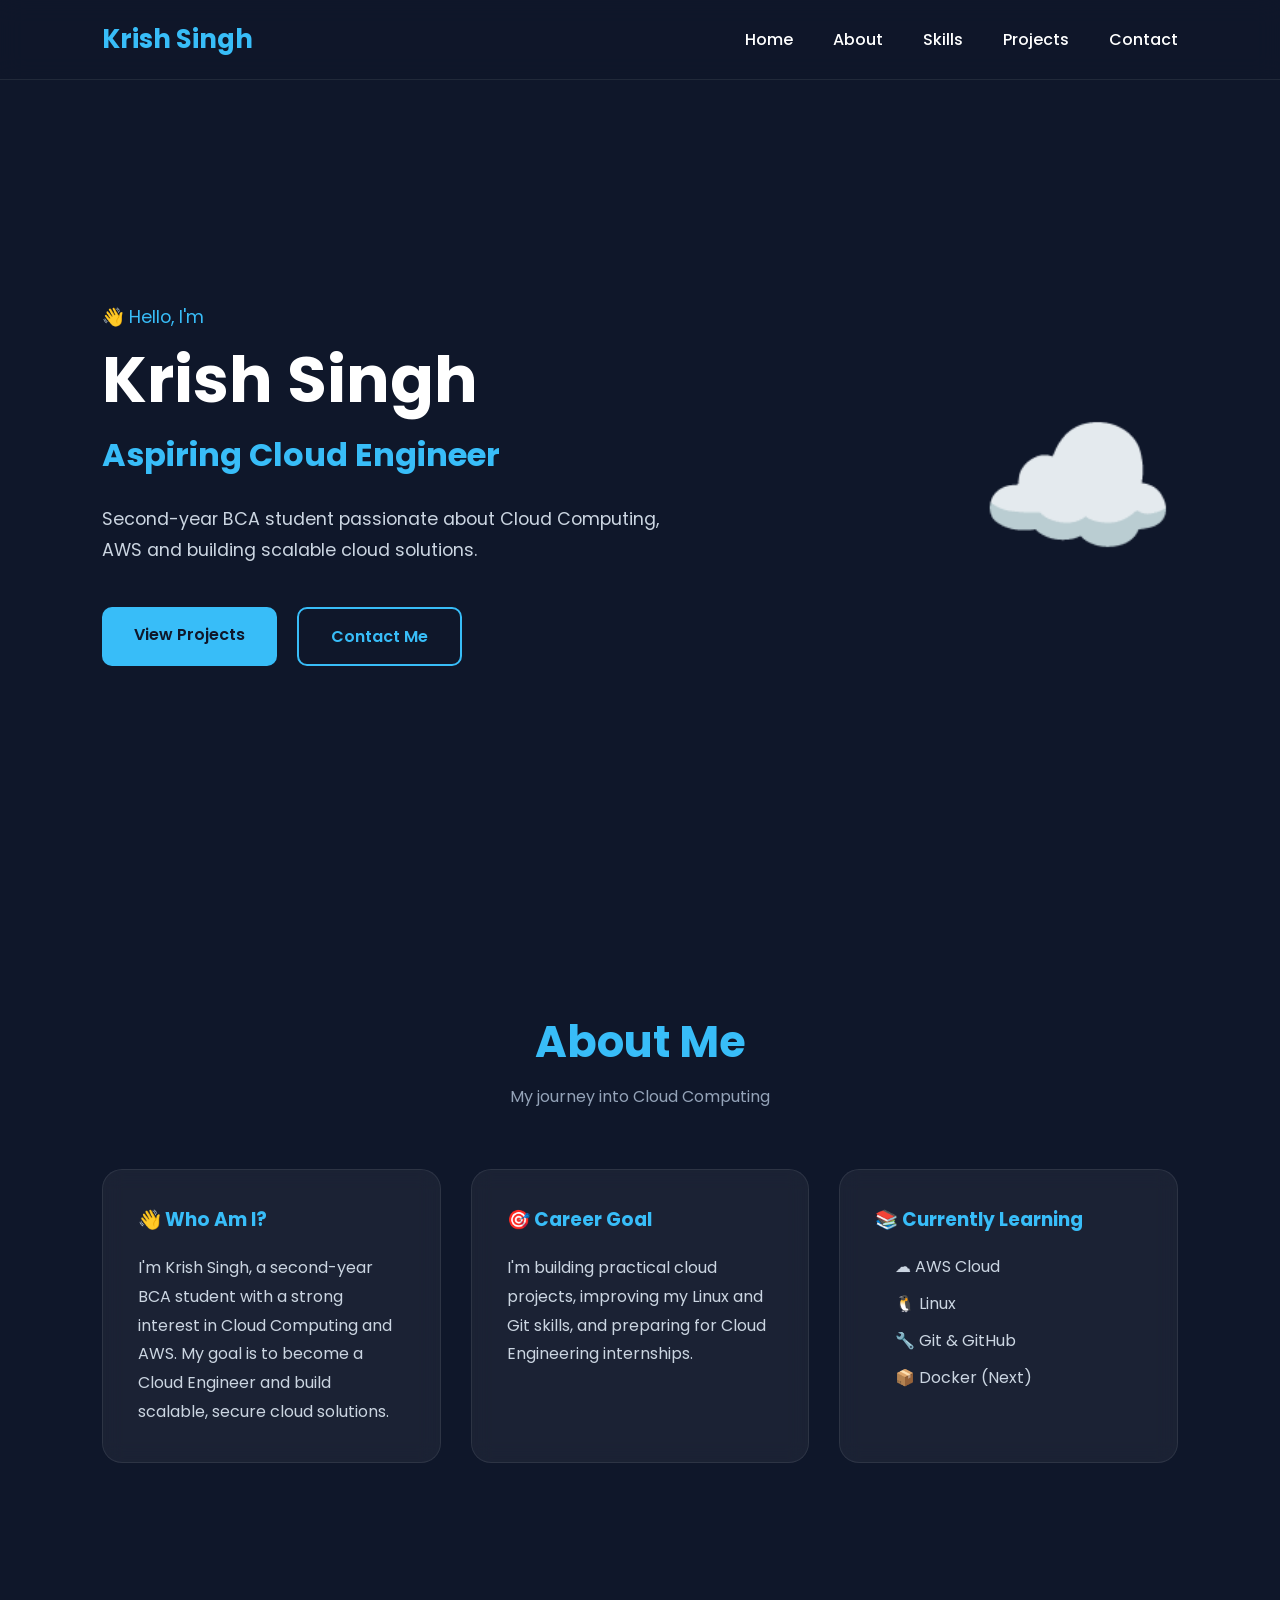
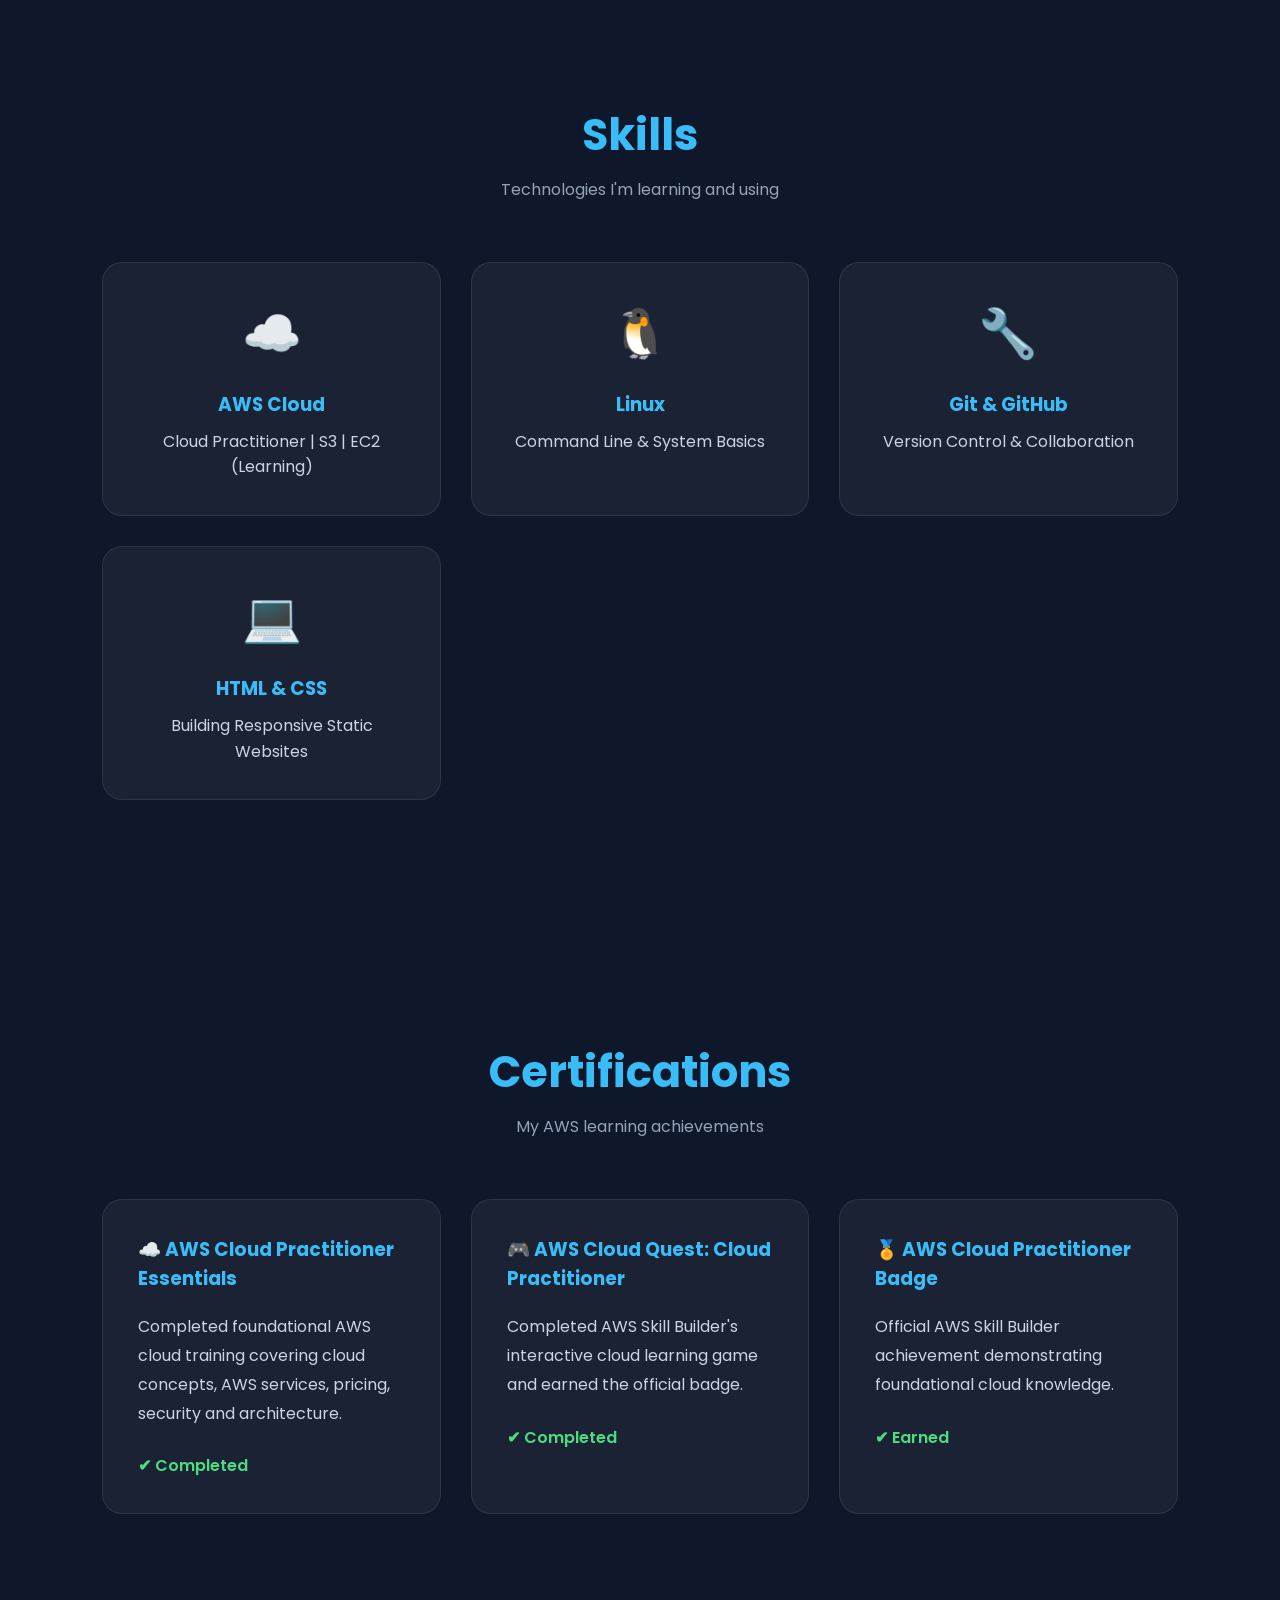
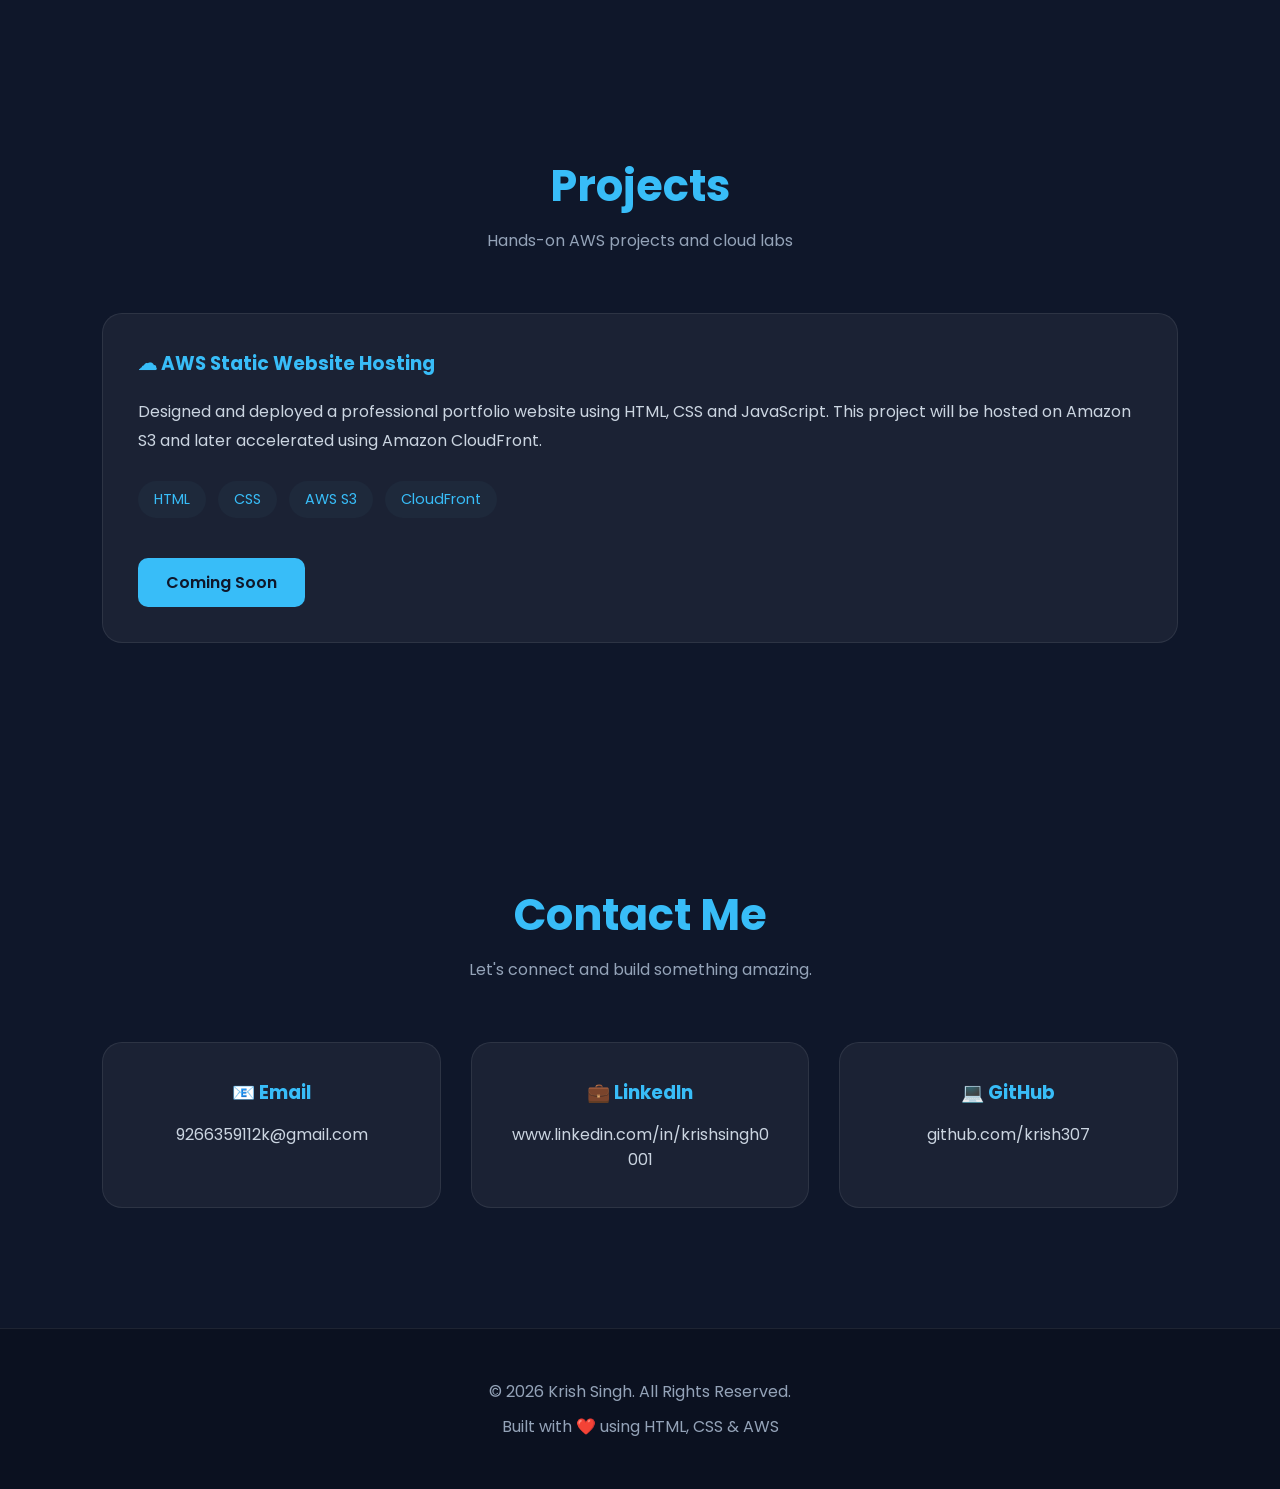
==== commit 329474d9: "Add professional footer" ====
--- a/Website/index.html
+++ b/Website/index.html
@@ -298,6 +298,13 @@
     </div>
 
 </section>
+<footer class="footer">
+
+    <p>© 2026 Krish Singh. All Rights Reserved.</p>
+
+    <p>Built with ❤️ using HTML, CSS & AWS</p>
+
+</footer>
 
 <script src="script.js"></script>
 
--- a/Website/style.css
+++ b/Website/style.css
@@ -636,4 +636,27 @@
 
     word-break:break-word;
 
+}
+/* ===========================
+   Footer
+=========================== */
+
+.footer{
+
+    padding:40px 8%;
+
+    text-align:center;
+
+    border-top:1px solid rgba(255,255,255,.08);
+
+    background:#0b1120;
+
+}
+
+.footer p{
+
+    color:#94a3b8;
+
+    margin:10px 0;
+
 }
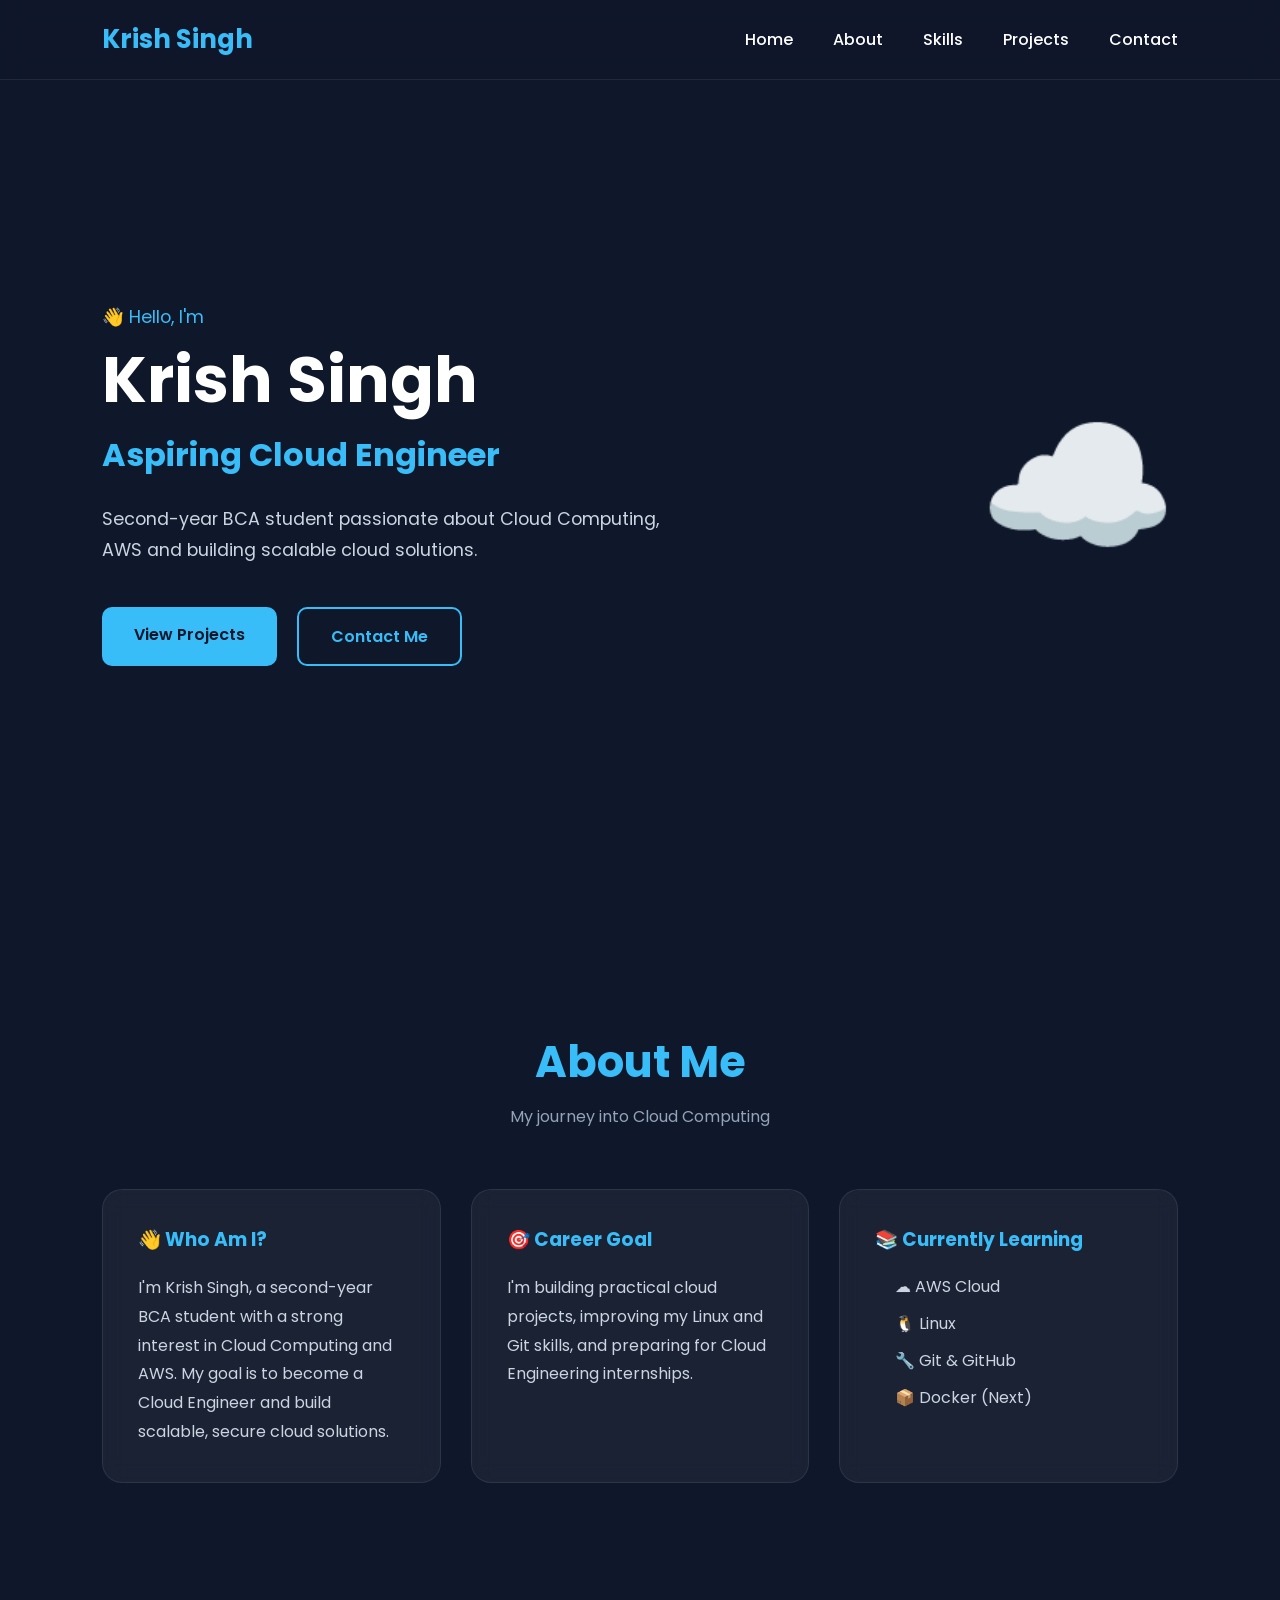
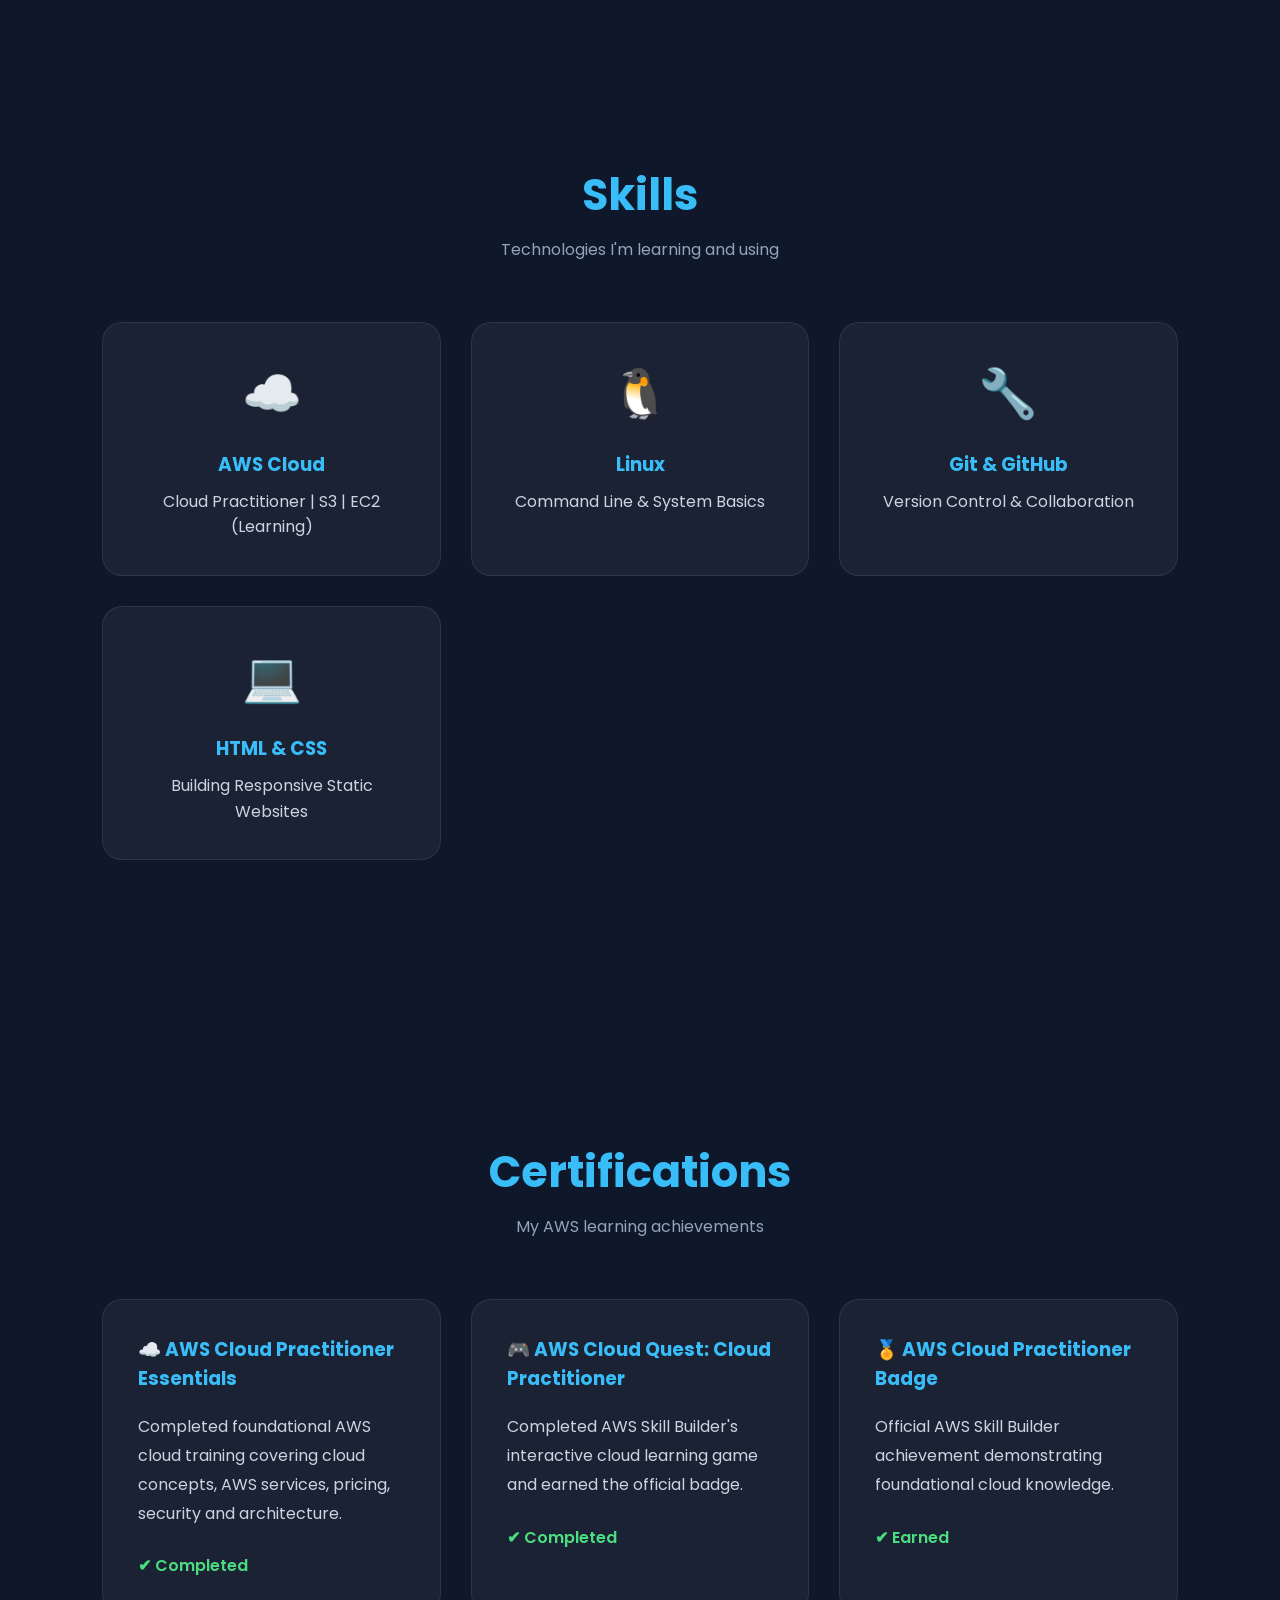
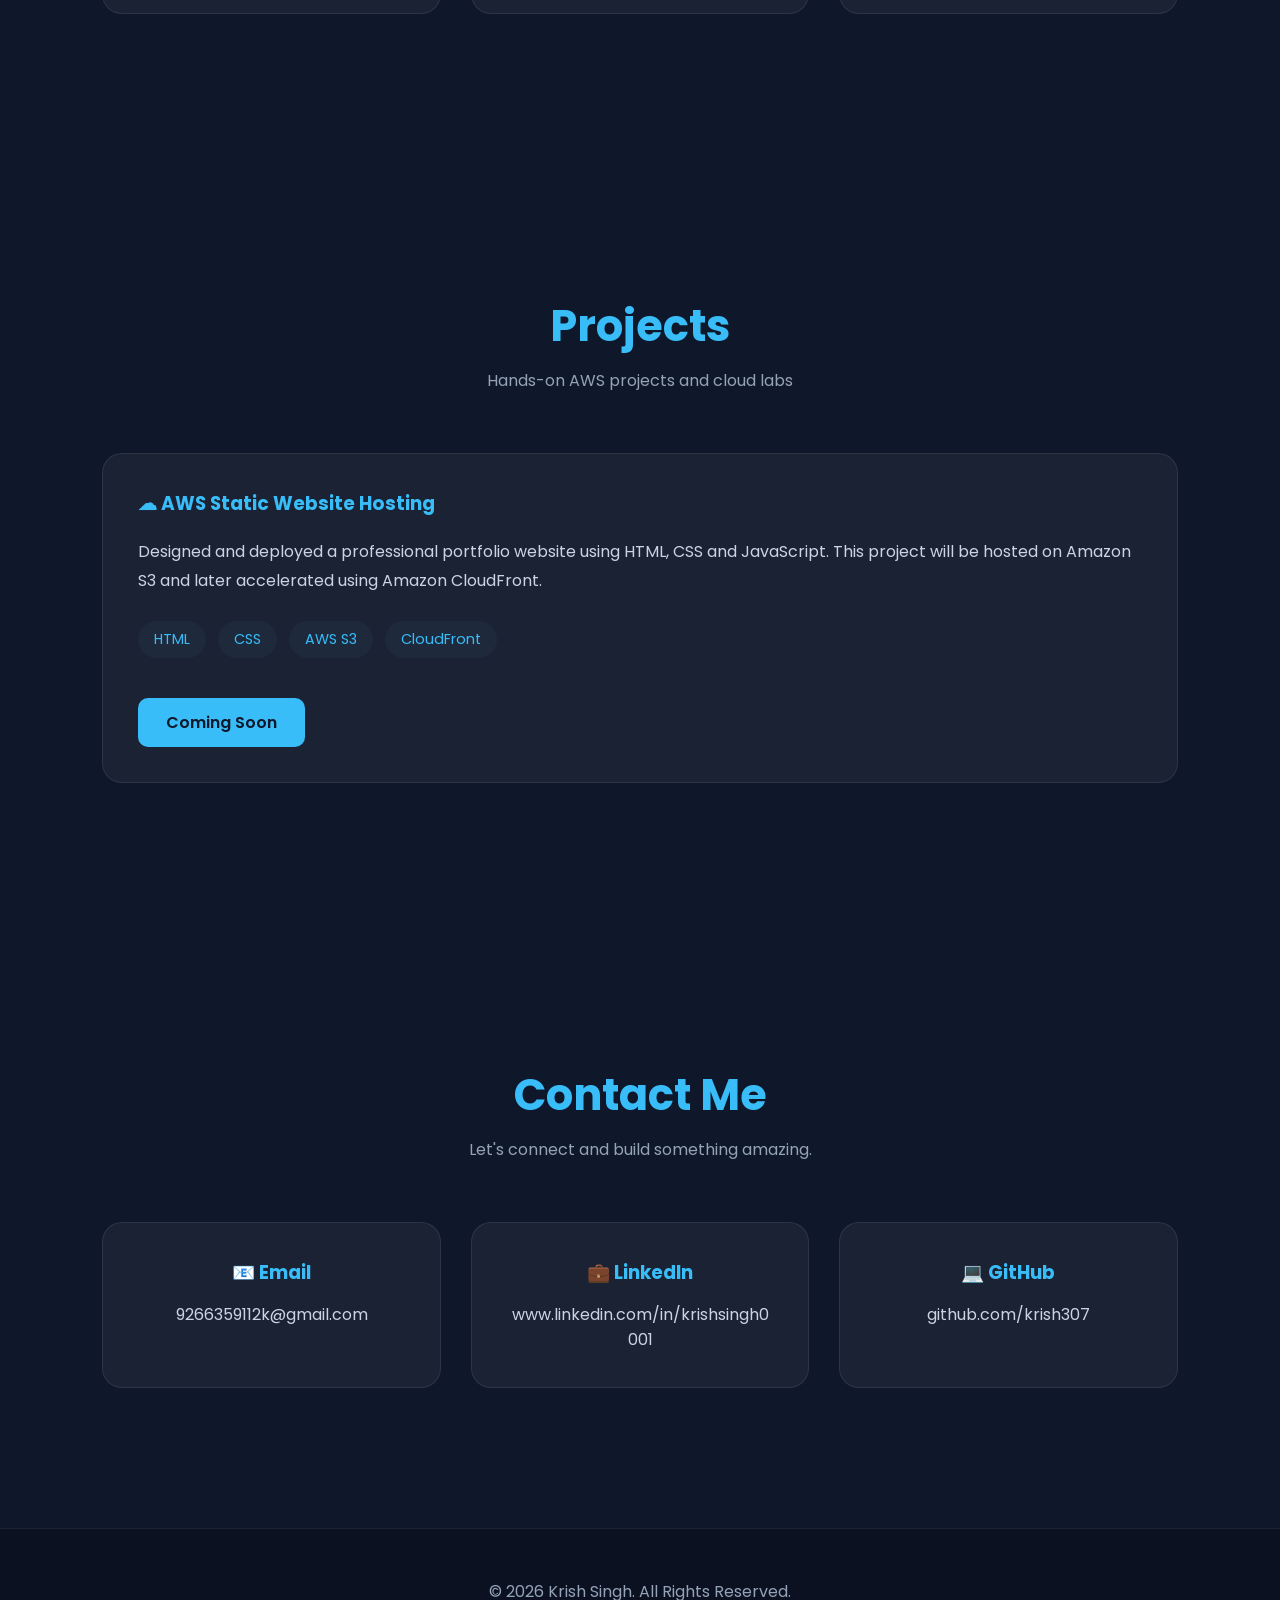
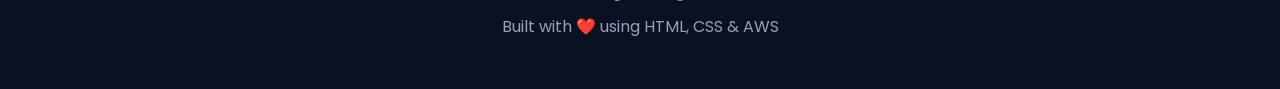
==== commit e2da388e: "Improve portfolio UI with professional styling" ====
--- a/Website/index.html
+++ b/Website/index.html
@@ -9,6 +9,8 @@
 <link rel="preconnect" href="https://fonts.gstatic.com" crossorigin>
 <link href="https://fonts.googleapis.com/css2?family=Poppins:ital,wght@0,100;0,200;0,300;0,400;0,500;0,600;0,700;0,800;0,900;1,100;1,200;1,300;1,400;1,500;1,600;1,700;1,800;1,900&display=swap" rel="stylesheet">
 
+<link rel="stylesheet"
+href="https://cdnjs.cloudflare.com/ajax/libs/font-awesome/6.7.2/css/all.min.css">
     <link rel="stylesheet" href="style.css">
 </head>
 
--- a/Website/style.css
+++ b/Website/style.css
@@ -205,458 +205,534 @@
 
 }
 
+.primary-btn,
+.secondary-btn{
+
+    transition:.3s ease;
+
+}
+
 .primary-btn:hover{
 
-    transform:translateY(-3px);
+    transform:translateY(-5px);
+
+    box-shadow:0 10px 25px rgba(56,189,248,.35);
 
 }
 
 .secondary-btn:hover{
 
+    transform:translateY(-5px);
+
+    box-shadow:0 10px 25px rgba(56,189,248,.20);
+
+}
+
+.hero-image{
+
+    font-size:10rem;
+
+    animation:float 4s ease-in-out infinite;
+
+}
+
+@keyframes float{
+
+    0%{
+
+        transform:translateY(0px);
+
+    }
+
+    50%{
+
+        transform:translateY(-20px);
+
+    }
+
+    100%{
+
+        transform:translateY(0px);
+
+    }
+
+}
+/* ===========================
+   About Section
+=========================== */
+
+.about{
+
+    padding:140px 8%;
+
+}
+
+.section-title{
+
+    text-align:center;
+
+    margin-bottom:60px;
+
+}
+
+.section-title h2{
+
+    font-size:2.7rem;
+
+    color:#38bdf8;
+
+}
+
+.section-title p{
+
+    color:#94a3b8;
+
+    margin-top:10px;
+
+}
+
+.about-container{
+
+    display:grid;
+
+    grid-template-columns:repeat(auto-fit,minmax(280px,1fr));
+
+    gap:30px;
+
+}
+
+.about-card{
+
+    background:rgba(255,255,255,.05);
+
+    border:1px solid rgba(255,255,255,.08);
+
+    border-radius:20px;
+
+    padding:35px;
+
+    backdrop-filter:blur(10px);
+
+    transition:.3s;
+
+}
+
+.about-card:hover{
+
+    transform:translateY(-8px);
+
+    border-color:#38bdf8;
+
+}
+
+.about-card h3{
+
+    margin-bottom:20px;
+
+    color:#38bdf8;
+
+}
+
+.about-card p{
+
+    color:#cbd5e1;
+
+    line-height:1.8;
+
+}
+
+.about-card ul{
+
+    margin-left:20px;
+
+}
+
+.about-card li{
+
+    margin-bottom:12px;
+
+    color:#cbd5e1;
+
+}
+/* ===========================
+   Skills Section
+=========================== */
+
+.skills{
+
+    padding:140px 8%;
+
+}
+
+.skills-grid{
+
+    display:grid;
+
+    grid-template-columns:repeat(auto-fit,minmax(250px,1fr));
+
+    gap:30px;
+
+}
+
+.skill-card{
+
+    background:rgba(255,255,255,.05);
+
+    border:1px solid rgba(255,255,255,.08);
+
+    border-radius:20px;
+
+    padding:35px;
+
+    text-align:center;
+
+    transition:.3s;
+
+}
+
+.skill-card:hover{
+
+    transform:translateY(-10px);
+
+    border-color:#38bdf8;
+
+}
+
+.skill-card span{
+
+    font-size:3rem;
+
+}
+
+.skill-card h3{
+
+    margin:20px 0 10px;
+
+    color:#38bdf8;
+
+}
+
+.skill-card p{
+
+    color:#cbd5e1;
+
+    line-height:1.6;
+
+}
+/* ===========================
+   Certifications
+=========================== */
+
+.certifications{
+
+    padding:140px 8%;
+
+}
+
+.cert-grid{
+
+    display:grid;
+
+    grid-template-columns:repeat(auto-fit,minmax(300px,1fr));
+
+    gap:30px;
+
+}
+
+.cert-card{
+
+    background:rgba(255,255,255,.05);
+
+    border:1px solid rgba(255,255,255,.08);
+
+    border-radius:20px;
+
+    padding:35px;
+
+    transition:.3s;
+
+}
+
+.cert-card:hover{
+
+    transform:translateY(-10px);
+
+    border-color:#38bdf8;
+
+}
+
+.cert-card h3{
+
+    color:#38bdf8;
+
+    margin-bottom:20px;
+
+}
+
+.cert-card p{
+
+    color:#cbd5e1;
+
+    line-height:1.8;
+
+    margin-bottom:25px;
+
+}
+
+.cert-card span{
+
+    color:#4ade80;
+
+    font-weight:600;
+
+}
+/* ===========================
+   Projects
+=========================== */
+
+.projects{
+
+    padding:140px 8%;
+
+}
+
+.project-grid{
+
+    display:grid;
+
+    grid-template-columns:repeat(auto-fit,minmax(340px,1fr));
+
+    gap:35px;
+
+}
+
+.project-card{
+
+    background:rgba(255,255,255,.05);
+
+    border:1px solid rgba(255,255,255,.08);
+
+    border-radius:20px;
+
+    padding:35px;
+
+    transition:.3s;
+
+}
+
+.project-card:hover{
+
+    transform:translateY(-10px);
+
+    border-color:#38bdf8;
+
+}
+
+.project-card h3{
+
+    color:#38bdf8;
+
+    margin-bottom:20px;
+
+}
+
+.project-card p{
+
+    color:#cbd5e1;
+
+    line-height:1.8;
+
+}
+
+.tech-stack{
+
+    display:flex;
+
+    flex-wrap:wrap;
+
+    gap:12px;
+
+    margin:25px 0;
+
+}
+
+.tech-stack span{
+
+    background:#1e293b;
+
+    color:#38bdf8;
+
+    padding:8px 16px;
+
+    border-radius:30px;
+
+    font-size:.9rem;
+
+}
+
+.project-btn{
+
+    display:inline-block;
+
+    margin-top:15px;
+
     background:#38bdf8;
 
     color:#0f172a;
 
-}
-
-.hero-image{
-
-    font-size:10rem;
-
-    animation:float 4s ease-in-out infinite;
-
-}
-
-@keyframes float{
-
-    0%{
-
-        transform:translateY(0px);
-
-    }
-
-    50%{
-
-        transform:translateY(-20px);
-
-    }
-
-    100%{
-
-        transform:translateY(0px);
-
-    }
-
-}
-/* ===========================
-   About Section
-=========================== */
-
-.about{
-
-    padding:120px 8%;
-
-}
-
-.section-title{
+    padding:12px 28px;
+
+    border-radius:10px;
+
+    font-weight:600;
+
+}
+/* ===========================
+   Contact Section
+=========================== */
+
+.contact{
+
+    padding:140px 8%;
+
+}
+
+.contact-container{
+
+    display:grid;
+
+    grid-template-columns:repeat(auto-fit,minmax(280px,1fr));
+
+    gap:30px;
+
+}
+
+.contact-card{
+
+    background:rgba(255,255,255,.05);
+
+    border:1px solid rgba(255,255,255,.08);
+
+    border-radius:20px;
+
+    padding:35px;
 
     text-align:center;
 
-    margin-bottom:60px;
-
-}
-
-.section-title h2{
-
-    font-size:2.7rem;
-
-    color:#38bdf8;
-
-}
-
-.section-title p{
+    transition:.3s;
+
+}
+
+.contact-card:hover{
+
+    transform:translateY(-10px);
+
+    border-color:#38bdf8;
+
+}
+
+.contact-card h3{
+
+    color:#38bdf8;
+
+    margin-bottom:15px;
+
+}
+
+.contact-card p{
+
+    color:#cbd5e1;
+
+    word-break:break-word;
+
+}
+/* ===========================
+   Footer
+=========================== */
+
+.footer{
+
+    padding:40px 8%;
+
+    text-align:center;
+
+    border-top:1px solid rgba(255,255,255,.08);
+
+    background:#0b1120;
+
+}
+
+.footer p{
 
     color:#94a3b8;
 
-    margin-top:10px;
-
-}
-
-.about-container{
-
-    display:grid;
-
-    grid-template-columns:repeat(auto-fit,minmax(280px,1fr));
-
-    gap:30px;
-
-}
-
-.about-card{
-
-    background:rgba(255,255,255,.05);
-
-    border:1px solid rgba(255,255,255,.08);
-
-    border-radius:20px;
-
-    padding:35px;
-
-    backdrop-filter:blur(10px);
-
-    transition:.3s;
-
-}
-
-.about-card:hover{
-
-    transform:translateY(-8px);
-
-    border-color:#38bdf8;
-
-}
-
-.about-card h3{
-
-    margin-bottom:20px;
-
-    color:#38bdf8;
-
-}
-
-.about-card p{
-
-    color:#cbd5e1;
-
-    line-height:1.8;
-
-}
-
-.about-card ul{
-
-    margin-left:20px;
-
-}
-
-.about-card li{
-
-    margin-bottom:12px;
-
-    color:#cbd5e1;
-
-}
-/* ===========================
-   Skills Section
-=========================== */
-
-.skills{
-
-    padding:120px 8%;
-
-}
-
-.skills-grid{
-
-    display:grid;
-
-    grid-template-columns:repeat(auto-fit,minmax(250px,1fr));
-
-    gap:30px;
-
-}
-
-.skill-card{
-
-    background:rgba(255,255,255,.05);
-
-    border:1px solid rgba(255,255,255,.08);
-
-    border-radius:20px;
-
-    padding:35px;
-
-    text-align:center;
-
-    transition:.3s;
-
-}
-
-.skill-card:hover{
-
-    transform:translateY(-10px);
-
-    border-color:#38bdf8;
-
-}
-
-.skill-card span{
-
-    font-size:3rem;
-
-}
-
-.skill-card h3{
-
-    margin:20px 0 10px;
-
-    color:#38bdf8;
-
-}
-
-.skill-card p{
-
-    color:#cbd5e1;
-
-    line-height:1.6;
-
-}
-/* ===========================
-   Certifications
-=========================== */
-
-.certifications{
-
-    padding:120px 8%;
-
-}
-
-.cert-grid{
-
-    display:grid;
-
-    grid-template-columns:repeat(auto-fit,minmax(300px,1fr));
-
-    gap:30px;
-
-}
-
-.cert-card{
-
-    background:rgba(255,255,255,.05);
-
-    border:1px solid rgba(255,255,255,.08);
-
-    border-radius:20px;
-
-    padding:35px;
-
-    transition:.3s;
-
-}
-
-.cert-card:hover{
-
-    transform:translateY(-10px);
-
-    border-color:#38bdf8;
-
-}
-
-.cert-card h3{
-
-    color:#38bdf8;
-
-    margin-bottom:20px;
-
-}
-
-.cert-card p{
-
-    color:#cbd5e1;
-
-    line-height:1.8;
-
-    margin-bottom:25px;
-
-}
-
-.cert-card span{
-
-    color:#4ade80;
-
-    font-weight:600;
-
-}
-/* ===========================
-   Projects
-=========================== */
-
-.projects{
-
-    padding:120px 8%;
-
-}
-
-.project-grid{
-
-    display:grid;
-
-    grid-template-columns:repeat(auto-fit,minmax(340px,1fr));
-
-    gap:35px;
-
-}
-
-.project-card{
-
-    background:rgba(255,255,255,.05);
-
-    border:1px solid rgba(255,255,255,.08);
-
-    border-radius:20px;
-
-    padding:35px;
-
-    transition:.3s;
-
-}
-
-.project-card:hover{
-
-    transform:translateY(-10px);
-
-    border-color:#38bdf8;
-
-}
-
-.project-card h3{
-
-    color:#38bdf8;
-
-    margin-bottom:20px;
-
-}
-
-.project-card p{
-
-    color:#cbd5e1;
-
-    line-height:1.8;
-
-}
-
-.tech-stack{
-
-    display:flex;
-
-    flex-wrap:wrap;
-
-    gap:12px;
-
-    margin:25px 0;
-
-}
-
-.tech-stack span{
-
-    background:#1e293b;
-
-    color:#38bdf8;
-
-    padding:8px 16px;
-
-    border-radius:30px;
-
-    font-size:.9rem;
-
-}
-
-.project-btn{
-
-    display:inline-block;
-
-    margin-top:15px;
-
-    background:#38bdf8;
-
-    color:#0f172a;
-
-    padding:12px 28px;
-
-    border-radius:10px;
-
-    font-weight:600;
-
-}
-/* ===========================
-   Contact Section
-=========================== */
-
-.contact{
-
-    padding:120px 8%;
-
-}
-
-.contact-container{
-
-    display:grid;
-
-    grid-template-columns:repeat(auto-fit,minmax(280px,1fr));
-
-    gap:30px;
-
-}
-
-.contact-card{
-
-    background:rgba(255,255,255,.05);
-
-    border:1px solid rgba(255,255,255,.08);
-
-    border-radius:20px;
-
-    padding:35px;
-
-    text-align:center;
-
-    transition:.3s;
-
-}
-
-.contact-card:hover{
-
-    transform:translateY(-10px);
-
-    border-color:#38bdf8;
-
-}
-
-.contact-card h3{
-
-    color:#38bdf8;
-
-    margin-bottom:15px;
-
-}
-
-.contact-card p{
-
-    color:#cbd5e1;
-
-    word-break:break-word;
-
-}
-/* ===========================
-   Footer
-=========================== */
-
-.footer{
-
-    padding:40px 8%;
-
-    text-align:center;
-
-    border-top:1px solid rgba(255,255,255,.08);
-
-    background:#0b1120;
-
-}
-
-.footer p{
-
-    color:#94a3b8;
-
     margin:10px 0;
 
+}
+/* ===========================
+   Responsive Design
+=========================== */
+
+@media (max-width: 768px) {
+
+    .navbar{
+
+        flex-direction:column;
+
+        height:auto;
+
+        padding:20px;
+
+        gap:20px;
+
+    }
+
+    .nav-links{
+
+        flex-wrap:wrap;
+
+        justify-content:center;
+
+        gap:20px;
+
+    }
+
+    .hero{
+
+        flex-direction:column-reverse;
+
+        text-align:center;
+
+        gap:60px;
+
+        padding-top:50px;
+
+    }
+
+    .hero h1{
+
+        font-size:2.8rem;
+
+    }
+
+    .hero h2{
+
+        font-size:1.6rem;
+
+    }
+
+    .hero-buttons{
+
+        justify-content:center;
+
+        flex-wrap:wrap;
+
+    }
+
+    .hero-image{
+
+        font-size:7rem;
+
+    }
+
 }
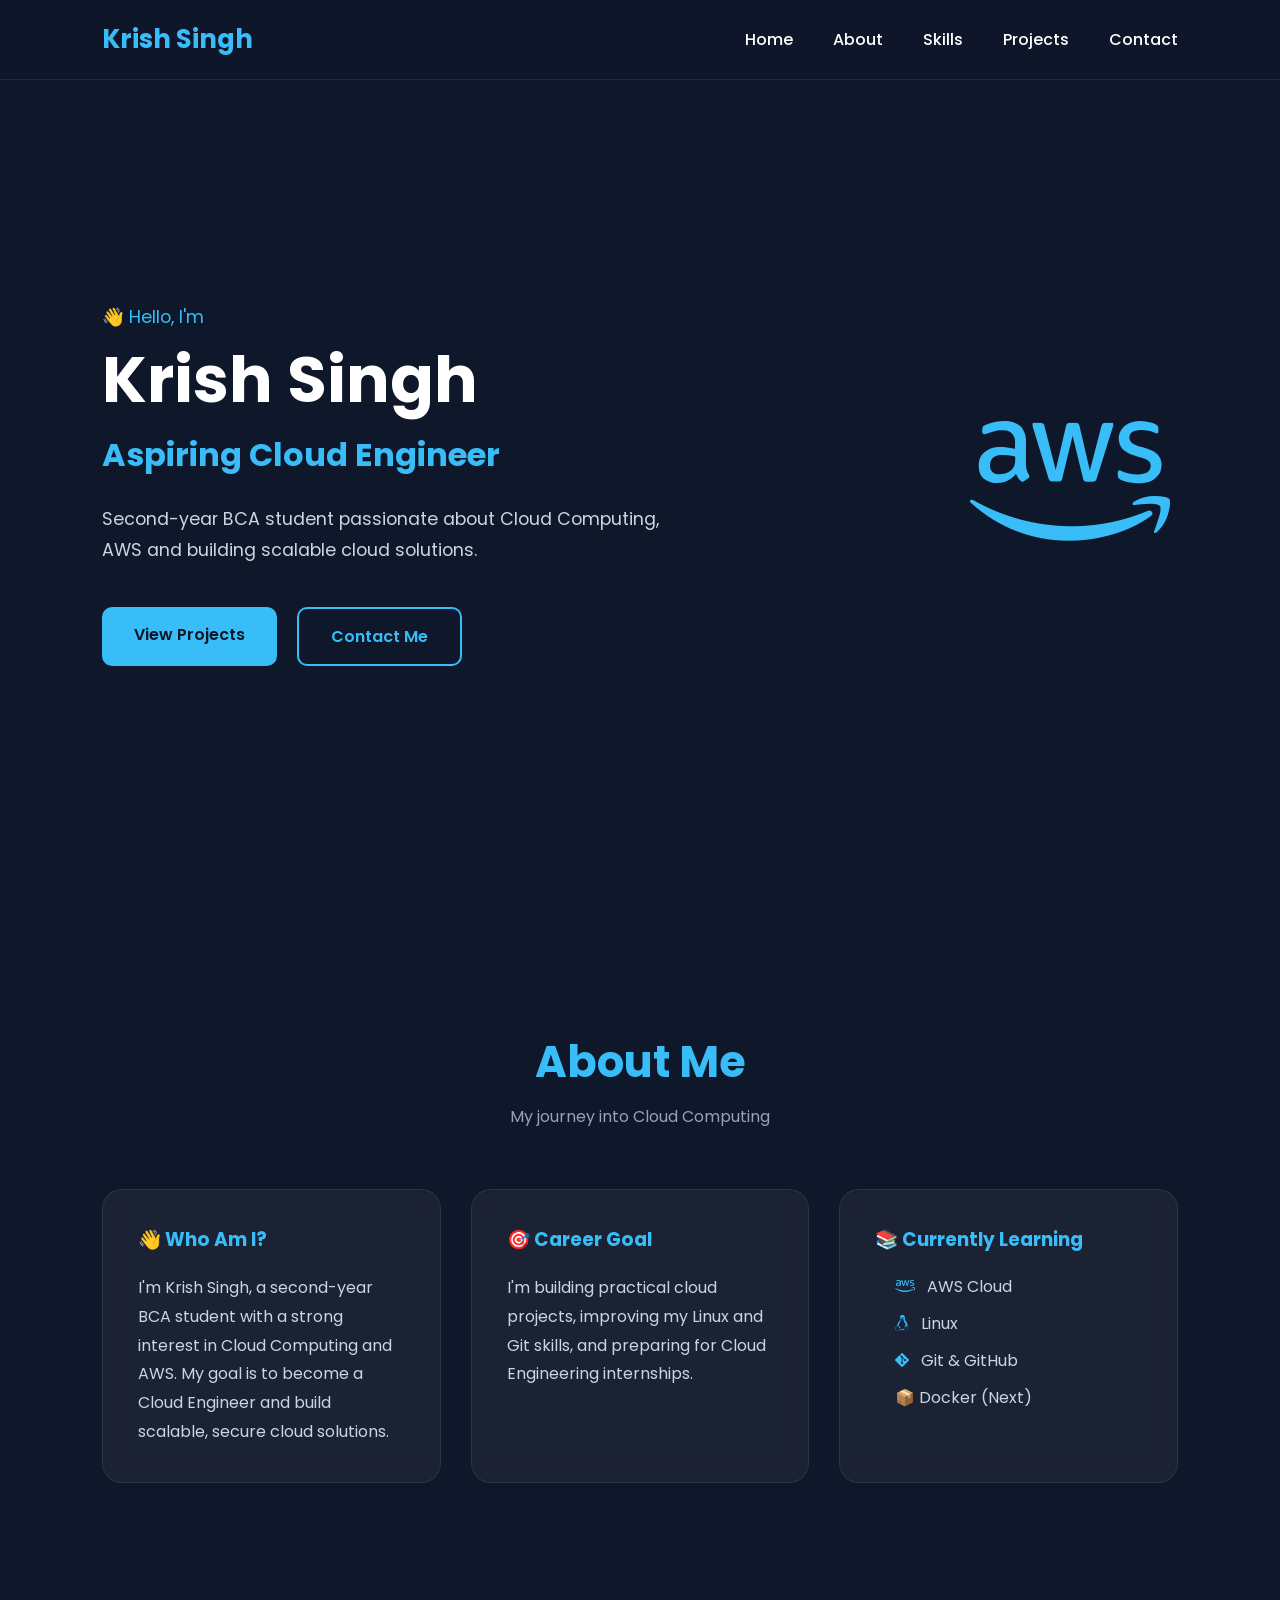
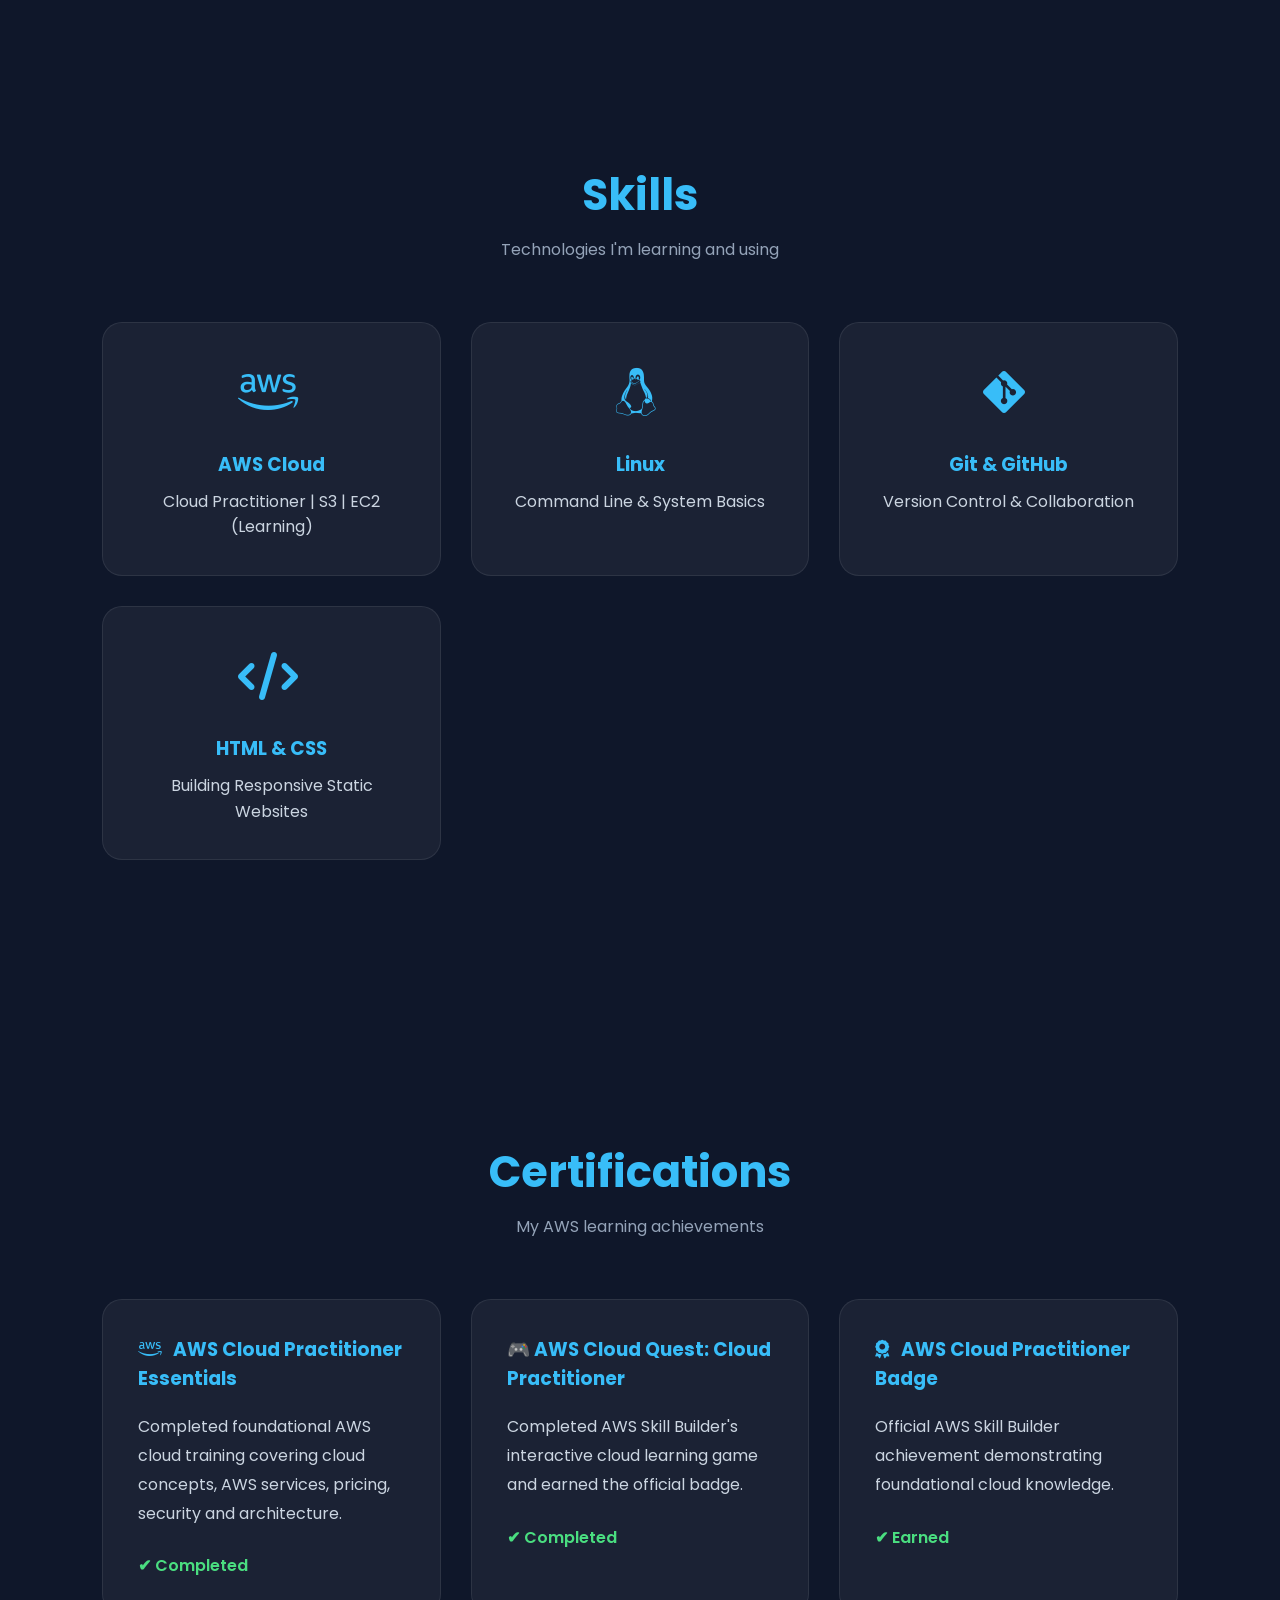
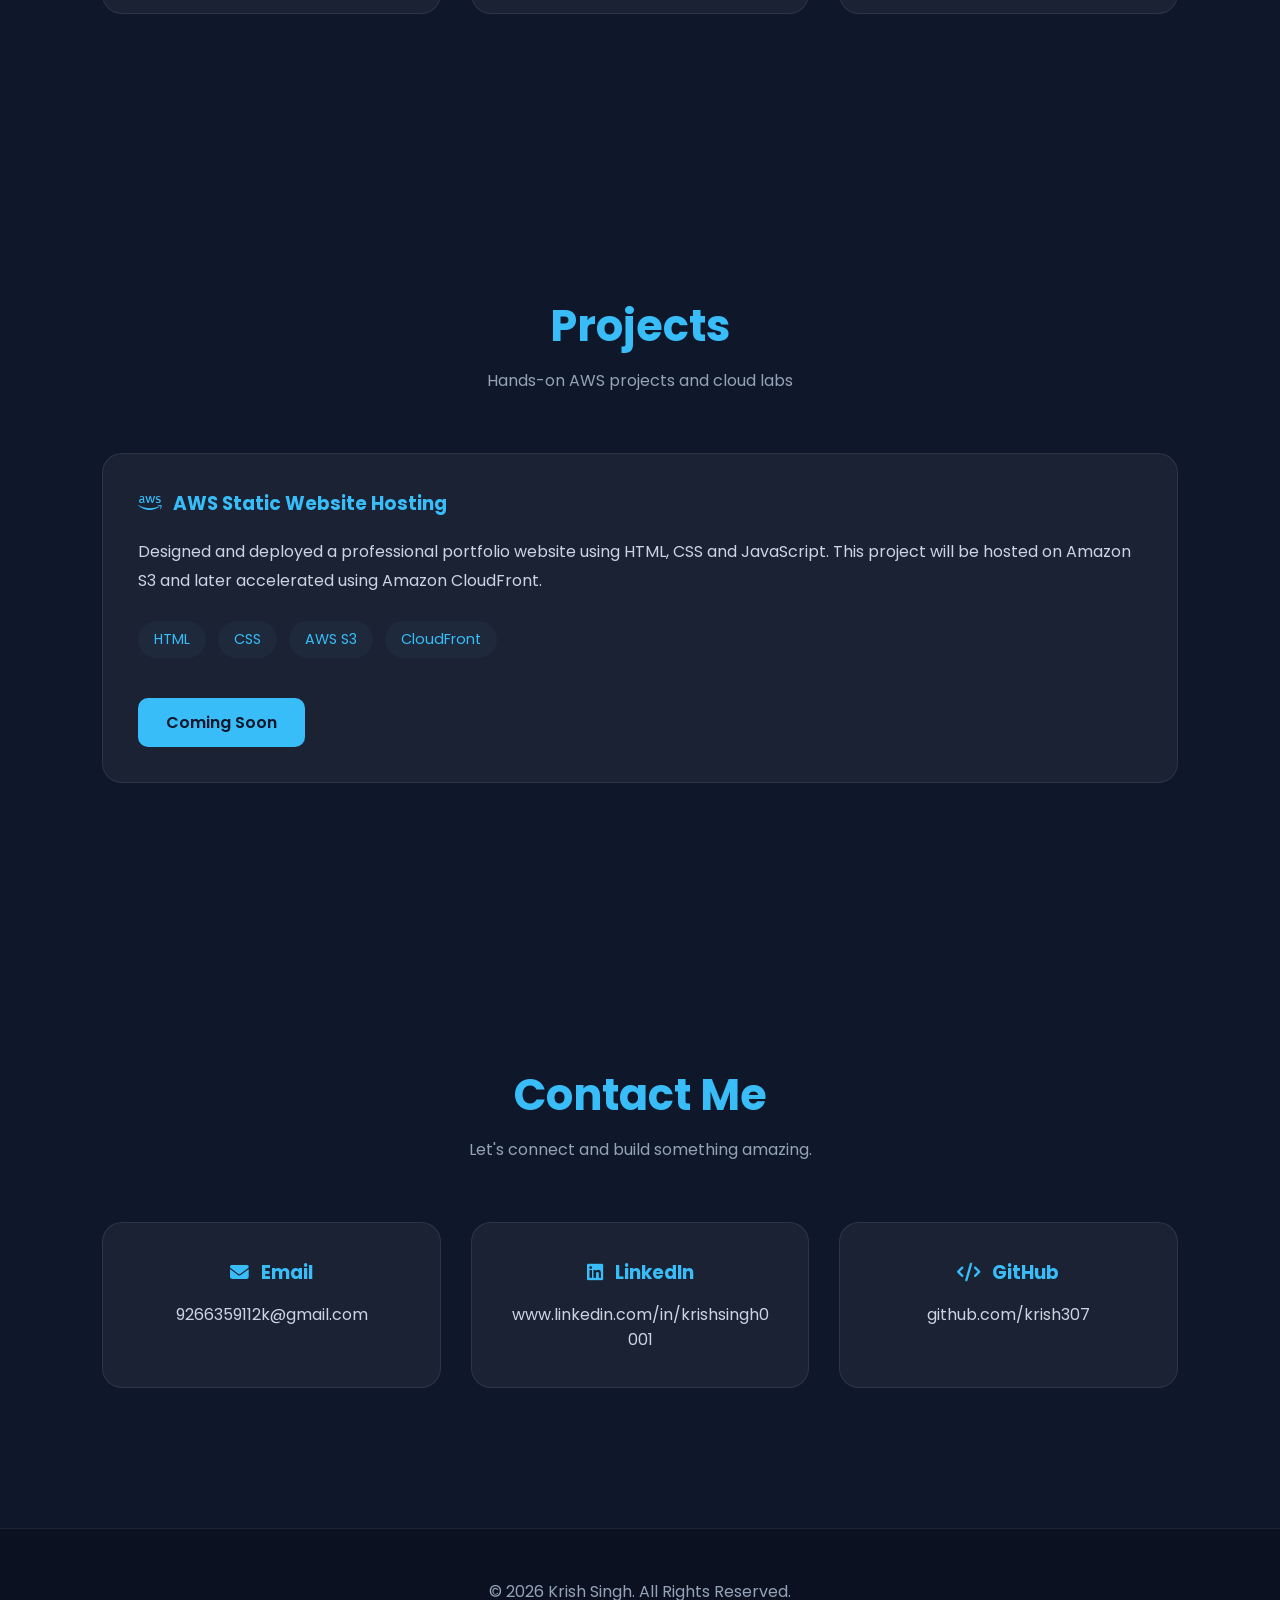
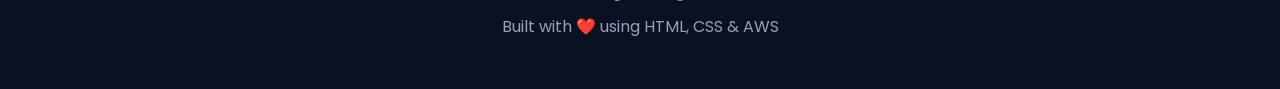
==== commit 885e661c: "Replace emojis with professional Font Awesome icons" ====
--- a/Website/index.html
+++ b/Website/index.html
@@ -11,6 +11,7 @@
 
 <link rel="stylesheet"
 href="https://cdnjs.cloudflare.com/ajax/libs/font-awesome/6.7.2/css/all.min.css">
+<link rel="stylesheet" href="https://cdnjs.cloudflare.com/ajax/libs/font-awesome/6.7.2/css/all.min.css">
     <link rel="stylesheet" href="style.css">
 </head>
 
@@ -68,7 +69,7 @@
 
     <div class="hero-image">
 
-        ☁️
+        <i class="fa-brands fa-aws"></i>
 
     </div>
 
@@ -111,11 +112,11 @@
 
             <ul>
 
-                <li>☁ AWS Cloud</li>
-
-                <li>🐧 Linux</li>
-
-                <li>🔧 Git & GitHub</li>
+                <li><i class="fa-brands fa-aws"></i> AWS Cloud</li>
+
+                <li><i class="fa-brands fa-linux"></i> Linux</li>
+
+                <li><i class="fa-brands fa-git-alt"></i> Git & GitHub</li>
 
                 <li>📦 Docker (Next)</li>
 
@@ -139,25 +140,25 @@
     <div class="skills-grid">
 
         <div class="skill-card">
-            <span>☁️</span>
+            <span><i class="fa-brands fa-aws"></i></span>
             <h3>AWS Cloud</h3>
             <p>Cloud Practitioner | S3 | EC2 (Learning)</p>
         </div>
 
         <div class="skill-card">
-            <span>🐧</span>
+            <span><i class="fa-brands fa-linux"></i></span>
             <h3>Linux</h3>
             <p>Command Line & System Basics</p>
         </div>
 
         <div class="skill-card">
-            <span>🔧</span>
+            <span><i class="fa-brands fa-git-alt"></i></span>
             <h3>Git & GitHub</h3>
             <p>Version Control & Collaboration</p>
         </div>
 
         <div class="skill-card">
-            <span>💻</span>
+            <span><i class="fa-solid fa-code"></i></span>
             <h3>HTML & CSS</h3>
             <p>Building Responsive Static Websites</p>
         </div>
@@ -179,7 +180,7 @@
 
         <div class="cert-card">
 
-            <h3>☁️ AWS Cloud Practitioner Essentials</h3>
+            <h3><i class="fa-brands fa-aws"></i> AWS Cloud Practitioner Essentials</h3>
 
             <p>
                 Completed foundational AWS cloud training covering
@@ -206,7 +207,7 @@
 
         <div class="cert-card">
 
-            <h3>🏅 AWS Cloud Practitioner Badge</h3>
+            <h3><i class="fa-solid fa-award"></i> AWS Cloud Practitioner Badge</h3>
 
             <p>
                 Official AWS Skill Builder achievement
@@ -234,7 +235,7 @@
 
         <div class="project-card">
 
-            <h3>☁ AWS Static Website Hosting</h3>
+            <h3><i class="fa-brands fa-aws"></i> AWS Static Website Hosting</h3>
 
             <p>
                 Designed and deployed a professional portfolio website
@@ -275,7 +276,7 @@
 
         <div class="contact-card">
 
-            <h3>📧 Email</h3>
+            <h3><i class="fa-solid fa-envelope"></i> Email</h3>
 
             <p>9266359112k@gmail.com</p>
 
@@ -283,7 +284,7 @@
 
         <div class="contact-card">
 
-            <h3>💼 LinkedIn</h3>
+            <h3><i class="fa-brands fa-linkedin"></i> LinkedIn</h3>
 
             <p>www.linkedin.com/in/krishsingh0001</p>
 
@@ -291,7 +292,7 @@
 
         <div class="contact-card">
 
-            <h3>💻 GitHub</h3>
+            <h3><i class="fa-solid fa-code"></i> GitHub</h3>
 
             <p>github.com/krish307</p>
 
--- a/Website/style.css
+++ b/Website/style.css
@@ -735,4 +735,12 @@
 
     }
 
+}
+/* ===========================
+   Icons
+=========================== */
+
+i{
+    color:#38bdf8;
+    margin-right:8px;
 }
